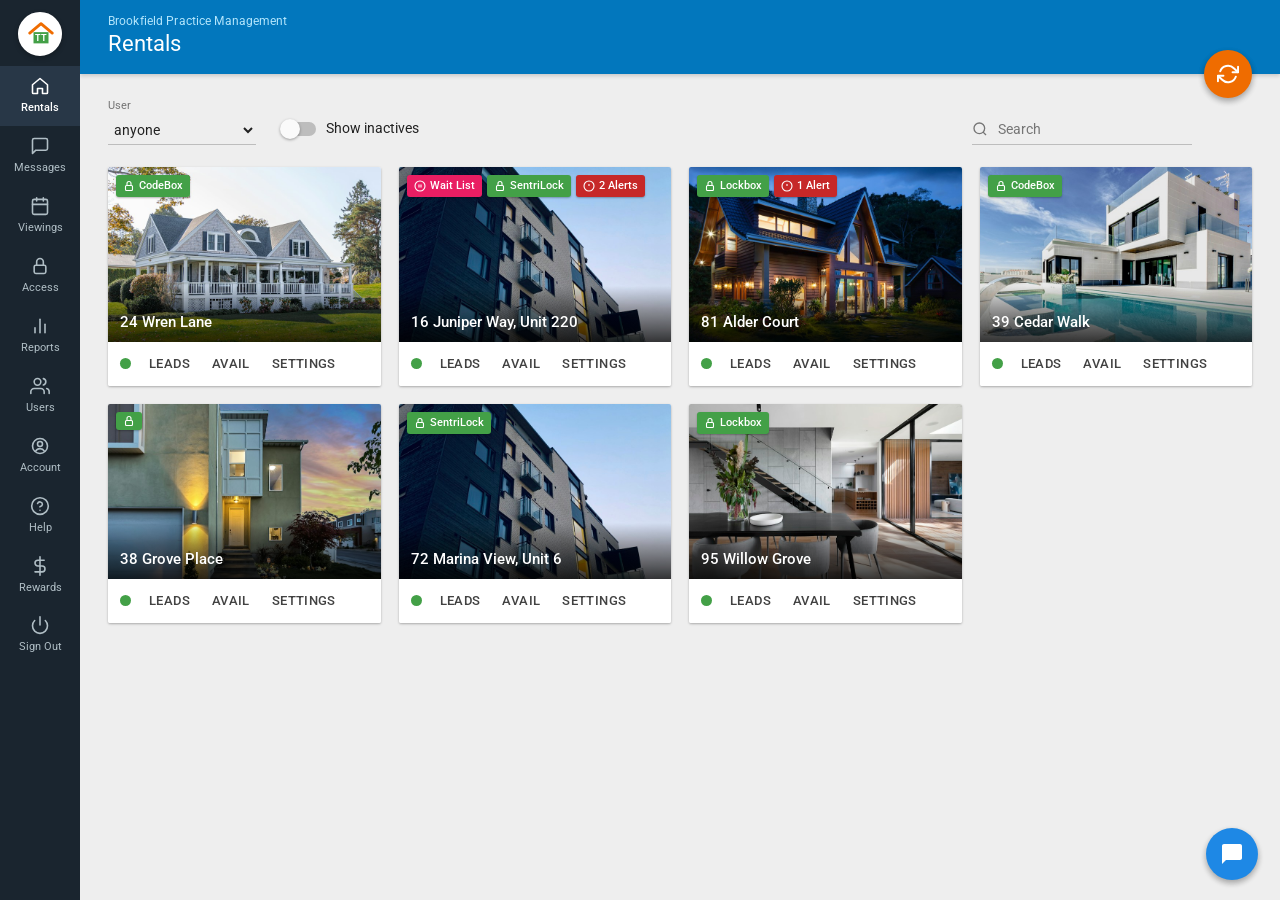
==== sandbox/index.html @ 476902d6 "Build the recorded practice workflows on the supplied HTML" ====
<!DOCTYPE html>
<html lang="en">
<head>
  <meta charset="UTF-8" />
  <meta name="viewport" content="width=device-width, initial-scale=1.0" />
  <title>Leasing Lab — Tenant Turner practice workspace</title>
  <meta name="robots" content="noindex, nofollow" />
  <link rel="stylesheet" href="replica.css?v=practice-workflow" />
</head>
<body>
  <div class="app-shell">
    <div id="sidebarBackdrop" class="sidebar-backdrop"></div>

    <!-- Fixed Dark Navy Sidebar (#1A252F) -->
    <aside id="sidebar" class="sidebar" aria-label="Tenant Turner Navigation">
      <div class="tt-logo-wrap">
        <button id="logoHomeBtn" class="tt-logo" type="button" title="Tenant Turner — Rentals">
          <svg width="30" height="30" viewBox="0 0 32 32" fill="none">
            <path d="M4 15L16 5L28 15" stroke="#EF6C00" stroke-width="3" stroke-linecap="round" stroke-linejoin="round"/>
            <path d="M8 14V26H24V14" fill="#43A047"/>
            <text x="16" y="23.5" text-anchor="middle" fill="#FFFFFF" font-family="Roboto, sans-serif" font-weight="700" font-size="10">TT</text>
          </svg>
        </button>
      </div>
      <nav id="navStack" class="nav-stack"></nav>
    </aside>

    <!-- Main Workspace -->
    <div class="main-col">
      <header id="topHeader" class="top-header"></header>
      <aside id="practice-guide" class="practice-guide" aria-label="Practice tutorial" hidden></aside>
      <main id="canvas" class="canvas"></main>
    </div>
  </div>

  <!-- Bottom-Right Intercom-Style Chat Widget -->
  <button id="chatFab" class="chat-fab" type="button" aria-label="Practice helper chat">
    <svg width="24" height="24" viewBox="0 0 24 24" fill="currentColor">
      <path d="M20 2H4c-1.1 0-2 .9-2 2v18l4-4h14c1.1 0 2-.9 2-2V4c0-1.1-.9-2-2-2z"/>
    </svg>
  </button>

  <div id="chatPopover" class="chat-popover" role="dialog" aria-label="Practice Support">
    <div class="chat-pop-head">
      <span>Leasing Lab Practice</span>
      <button id="closeChatBtn" type="button" style="border:0;background:transparent;color:#fff;font-size:18px;cursor:pointer;">×</button>
    </div>
    <div class="chat-pop-body">
      <div>Practice the recorded leasing workflow with fictional records.</div>
      <div id="practice-support-thread" class="practice-support-thread" aria-live="polite"></div>
      <form id="practice-support"><label class="mat-field"><span class="mat-label">Practice support message</span><input id="practice-support-message" class="mat-input" required></label><button class="btn-blue" type="submit">Send practice message</button></form>
      <button id="practiceGuideBtn" class="btn-blue" type="button">Tutorial</button>
      <button id="resetDataBtn" class="btn-blue" type="button">Reset Practice Data</button>
    </div>
  </div>


  <!-- Reusable Modal for Device Codes / Add Device / Schedule Showing -->
  <div id="ttModal" class="modal-backdrop" role="dialog" aria-modal="true" aria-hidden="true">
    <div class="modal-box">
      <div class="modal-head">
        <span id="ttModalTitle">Details</span>
        <button id="ttModalClose" type="button" style="border:0;background:transparent;color:#fff;font-size:20px;cursor:pointer;">×</button>
      </div>
      <div id="ttModalBody" class="modal-body"></div>
      <div id="ttModalFoot" class="modal-foot"></div>
    </div>
  </div>

  <div id="toast" class="toast" role="status" aria-live="polite"></div>

  <script src="data.js?v=practice-workflow"></script>
  <script src="scheduling.js?v=practice-workflow"></script>
  <script src="exports.js?v=practice-workflow"></script>
  <script src="replica-booking.js?v=practice-workflow"></script>
  <script src="replica-workflows.js?v=practice-workflow"></script>
  <script src="replica.js?v=practice-workflow"></script>
</body>
</html>
---- sandbox/replica.css ----
@font-face { font-family:Roboto; src:url('assets/fonts/roboto.woff2') format('woff2'); font-display:swap; font-weight:400 700; }
:root {
      --sidebar-bg: #1A252F;
      --sidebar-active: #283747;
      --sidebar-hover: #22303D;
      --sidebar-w: 80px;
      --blue: #0277BD;
      --blue-accent: #1E88E5;
      --blue-light: #B3E5FC;
      --canvas: #EEEEEE;
      --paper: #FFFFFF;
      --ink: #212121;
      --muted: #616161;
      --subtle: #757575;
      --line: #E0E0E0;
      --imported-bg: #F5F5F5;
      --orange: #EF6C00;
      --orange-dark: #E65100;
      --green: #43A047;
      --help-green: #66BB6A;
      --waitlist: #E91E63;
      --alert-red: #C62828;
      --shadow-1: 0 1px 3px rgba(0,0,0,0.12), 0 1px 2px rgba(0,0,0,0.18);
      --shadow-2: 0 3px 6px rgba(0,0,0,0.16), 0 3px 6px rgba(0,0,0,0.20);
    }

    * { box-sizing: border-box; }

    html, body {
      margin: 0;
      padding: 0;
      background: var(--canvas);
      color: var(--ink);
      font: 14px/1.45 "Roboto", -apple-system, BlinkMacSystemFont, sans-serif;
      min-height: 100vh;
    }

    button, input, select, textarea {
      font: inherit;
      color: inherit;
    }

    .app-shell {
      display: flex;
      min-height: 100vh;
      width: 100%;
    }

    /* Fixed Narrow Left Sidebar (#1A252F) */
    .sidebar {
      width: var(--sidebar-w);
      flex: 0 0 var(--sidebar-w);
      background: var(--sidebar-bg);
      color: #CFD8DC;
      display: flex;
      flex-direction: column;
      align-items: center;
      position: fixed;
      top: 0;
      left: 0;
      bottom: 0;
      z-index: 50;
      overflow-y: auto;
      padding-bottom: 12px;
      transition: transform 0.2s ease;
    }

    .tt-logo-wrap {
      padding: 12px 0 10px;
      display: flex;
      justify-content: center;
      width: 100%;
    }

    .tt-logo {
      width: 44px;
      height: 44px;
      border-radius: 50%;
      background: #FFFFFF;
      border: 2px solid #FFFFFF;
      display: grid;
      place-items: center;
      box-shadow: 0 2px 5px rgba(0,0,0,0.28);
      cursor: pointer;
    }

    .nav-stack {
      width: 100%;
      display: flex;
      flex-direction: column;
    }

    .nav-item {
      width: 100%;
      border: 0;
      background: transparent;
      color: #B0BEC5;
      padding: 10px 4px;
      display: flex;
      flex-direction: column;
      align-items: center;
      justify-content: center;
      gap: 4px;
      cursor: pointer;
      font-size: 11px;
      font-weight: 400;
      transition: background 0.15s ease, color 0.15s ease;
    }

    .nav-item:hover {
      background: var(--sidebar-hover);
      color: #FFFFFF;
    }

    .nav-item.active {
      background: var(--sidebar-active);
      color: #FFFFFF;
      font-weight: 500;
    }

    .nav-item svg {
      width: 20px;
      height: 20px;
      stroke: currentColor;
      fill: none;
      stroke-width: 1.9;
    }

    /* Main Column right of sidebar */
    .main-col {
      flex: 1;
      margin-left: var(--sidebar-w);
      min-width: 0;
      display: flex;
      flex-direction: column;
      min-height: 100vh;
    }

    /* Bright Blue Top Header Bar */
    .top-header {
      background: var(--blue);
      color: #FFFFFF;
      position: relative;
      box-shadow: 0 2px 4px rgba(0,0,0,0.16);
      z-index: 30;
    }

    .top-header-inner {
      padding: 14px 28px 16px;
      display: flex;
      align-items: center;
      gap: 14px;
    }

    .mobile-menu-btn {
      display: none;
      border: 0;
      background: rgba(255,255,255,0.14);
      color: #fff;
      width: 36px;
      height: 36px;
      border-radius: 4px;
      align-items: center;
      justify-content: center;
      cursor: pointer;
    }

    .back-arrow-btn {
      border: 0;
      background: transparent;
      color: #FFFFFF;
      width: 36px;
      height: 36px;
      border-radius: 50%;
      display: grid;
      place-items: center;
      cursor: pointer;
      margin-left: -8px;
      transition: background 0.15s ease;
    }

    .back-arrow-btn:hover {
      background: rgba(255,255,255,0.16);
    }

    .company-name {
      font-size: 12px;
      color: var(--blue-light);
      letter-spacing: 0.01em;
      line-height: 1.2;
    }

    .page-title {
      font-size: 22px;
      font-weight: 400;
      color: #FFFFFF;
      margin: 2px 0 0;
      line-height: 1.25;
    }

    /* Orange Floating Sync Button overlapping bottom-right of blue header */
    .sync-fab {
      position: absolute;
      right: 28px;
      bottom: -24px;
      width: 48px;
      height: 48px;
      border-radius: 50%;
      border: 0;
      background: var(--orange);
      color: #FFFFFF;
      display: grid;
      place-items: center;
      cursor: pointer;
      box-shadow: var(--shadow-2);
      z-index: 35;
      transition: background 0.15s ease, transform 0.15s ease;
    }

    .sync-fab:hover {
      background: var(--orange-dark);
      transform: scale(1.05);
    }

    .sync-fab.spinning svg {
      animation: spin 0.7s linear infinite;
    }

    @keyframes spin {
      from { transform: rotate(0deg); }
      to { transform: rotate(360deg); }
    }

    /* Horizontal Uppercase Tabs inside bottom of blue header (Settings view) */
    .header-tabs {
      display: flex;
      padding: 0 28px;
      gap: 4px;
      overflow-x: auto;
    }

    .header-tab {
      border: 0;
      background: transparent;
      color: rgba(255,255,255,0.72);
      text-transform: uppercase;
      font-size: 13px;
      font-weight: 500;
      letter-spacing: 0.04em;
      padding: 12px 20px 10px;
      border-bottom: 3px solid transparent;
      cursor: pointer;
      white-space: nowrap;
      transition: color 0.15s ease, border-color 0.15s ease;
    }

    .header-tab:hover {
      color: #FFFFFF;
    }

    .header-tab.active {
      color: #FFFFFF;
      border-bottom-color: #FFFFFF;
    }

    /* Content Canvas */
    .canvas {
      flex: 1;
      padding: 24px 28px 80px;
    }

    /* Rentals Filter Bar (Material underlined inputs on #EEEEEE canvas) */
    .filter-bar {
      display: flex;
      flex-wrap: wrap;
      align-items: flex-end;
      justify-content: space-between;
      gap: 18px;
      margin-bottom: 22px;
      padding-right: 60px;
    }

    .filter-left {
      display: flex;
      flex-wrap: wrap;
      align-items: flex-end;
      gap: 26px;
    }

    .mat-field {
      display: flex;
      flex-direction: column;
      min-width: 148px;
    }

    .mat-label {
      font-size: 11px;
      color: var(--subtle);
      margin-bottom: 2px;
    }

    .mat-select, .mat-input, .mat-textarea {
      border: 0;
      border-bottom: 1px solid #BDBDBD;
      background: transparent;
      padding: 5px 2px;
      font-size: 14px;
      color: var(--ink);
      outline: none;
      transition: border-color 0.15s ease;
    }

    .mat-select:focus, .mat-input:focus, .mat-textarea:focus {
      border-bottom: 2px solid var(--blue-accent);
      padding-bottom: 4px;
    }

    .mat-textarea {
      resize: vertical;
      min-height: 64px;
      width: 100%;
    }

    /* Material Toggle Switch */
    .mat-switch {
      display: inline-flex;
      align-items: center;
      gap: 10px;
      cursor: pointer;
      user-select: none;
      font-size: 13.5px;
      color: var(--ink);
    }

    .mat-switch input {
      position: absolute;
      opacity: 0;
      width: 0;
      height: 0;
    }

    .switch-track {
      width: 34px;
      height: 14px;
      border-radius: 999px;
      background: #BDBDBD;
      position: relative;
      transition: background 0.18s ease;
      flex-shrink: 0;
    }

    .switch-track::after {
      content: "";
      position: absolute;
      width: 20px;
      height: 20px;
      border-radius: 50%;
      background: #FAFAFA;
      top: -3px;
      left: -2px;
      box-shadow: 0 1px 3px rgba(0,0,0,0.35);
      transition: transform 0.18s ease, background 0.18s ease;
    }

    .mat-switch input:checked + .switch-track {
      background: rgba(30, 136, 229, 0.5);
    }

    .mat-switch input:checked + .switch-track::after {
      transform: translateX(18px);
      background: var(--blue-accent);
    }

    .search-box {
      display: flex;
      align-items: center;
      gap: 8px;
      border-bottom: 1px solid #BDBDBD;
      padding-bottom: 4px;
      min-width: 220px;
    }

    .search-box:focus-within {
      border-bottom: 2px solid var(--blue-accent);
      padding-bottom: 3px;
    }

    .search-box input {
      border: 0;
      background: transparent;
      outline: none;
      width: 100%;
      font-size: 14px;
    }

    /* 4-Column Rental Property Card Grid (0000-rentals.jpg) */
    .rentals-grid {
      display: grid;
      grid-template-columns: repeat(4, minmax(0, 1fr));
      gap: 18px;
    }

    .prop-card {
      background: var(--paper);
      border-radius: 2px;
      box-shadow: var(--shadow-1);
      overflow: hidden;
      display: flex;
      flex-direction: column;
      transition: box-shadow 0.15s ease;
    }

    .prop-card:hover {
      box-shadow: var(--shadow-2);
    }

    .prop-card.inactive-card {
      opacity: 0.78;
    }

    .prop-photo-wrap {
      position: relative;
      height: 175px;
      background: #CFD8DC;
      overflow: hidden;
      cursor: pointer;
    }

    .prop-photo-wrap img {
      width: 100%;
      height: 100%;
      object-fit: cover;
      display: block;
    }

    .prop-badges {
      position: absolute;
      top: 8px;
      left: 8px;
      right: 8px;
      display: flex;
      flex-wrap: wrap;
      gap: 5px;
      z-index: 3;
    }

    .tt-badge {
      display: inline-flex;
      align-items: center;
      gap: 4px;
      padding: 3px 7px;
      border-radius: 3px;
      font-size: 11px;
      font-weight: 500;
      color: #FFFFFF;
      box-shadow: 0 1px 2px rgba(0,0,0,0.28);
    }

    .tt-badge svg {
      width: 12px;
      height: 12px;
      flex-shrink: 0;
    }

    .badge-waitlist { background: var(--waitlist); }
    .badge-device { background: var(--green); }
    .badge-alert { background: var(--alert-red); }

    .prop-scrim {
      position: absolute;
      left: 0;
      right: 0;
      bottom: 0;
      padding: 28px 12px 10px;
      background: linear-gradient(to top, rgba(0,0,0,0.78) 0%, rgba(0,0,0,0.35) 60%, rgba(0,0,0,0) 100%);
      color: #FFFFFF;
      font-size: 14.5px;
      font-weight: 500;
      line-height: 1.25;
      z-index: 2;
    }

    .prop-footer {
      height: 44px;
      padding: 0 12px;
      background: #FFFFFF;
      display: flex;
      align-items: center;
      gap: 14px;
    }

    .status-dot {
      width: 11px;
      height: 11px;
      border-radius: 50%;
      background: var(--green);
      flex-shrink: 0;
    }

    .status-dot.off {
      background: #9E9E9E;
    }

    .card-link-btn {
      border: 0;
      background: transparent;
      color: #424242;
      text-transform: uppercase;
      font-size: 12.5px;
      font-weight: 500;
      letter-spacing: 0.03em;
      padding: 6px 4px;
      cursor: pointer;
    }

    .card-link-btn:hover {
      color: var(--blue);
    }

    /* Rental Settings Two-Column Layout (0125 - 0314) */
    .settings-layout {
      display: grid;
      grid-template-columns: 185px minmax(0, 1fr);
      gap: 24px;
      max-width: 1080px;
      align-items: start;
    }

    .subnav-sticky {
      position: sticky;
      top: 18px;
      display: flex;
      flex-direction: column;
    }

    .subnav-link {
      border: 0;
      background: transparent;
      text-align: left;
      padding: 11px 12px;
      font-size: 13.5px;
      color: var(--blue);
      border-bottom: 1px solid #DCDCDC;
      cursor: pointer;
      transition: background 0.15s ease;
    }

    .subnav-link:last-child {
      border-bottom: 0;
    }

    .subnav-link:hover {
      background: rgba(2, 119, 189, 0.06);
    }

    .subnav-link.active {
      background: #E0E0E0;
      color: #01579B;
      font-weight: 500;
      border-radius: 3px;
    }

    .settings-stack {
      display: flex;
      flex-direction: column;
      gap: 20px;
    }

    .mat-card {
      background: var(--paper);
      border-radius: 2px;
      box-shadow: var(--shadow-1);
      padding: 20px 24px;
    }

    .mat-card-title {
      font-size: 18px;
      font-weight: 400;
      color: var(--ink);
      margin: 0 0 16px;
    }

    .sub-heading {
      font-size: 13px;
      font-weight: 500;
      color: var(--muted);
      text-transform: uppercase;
      letter-spacing: 0.04em;
      margin: 20px 0 12px;
      padding-top: 14px;
      border-top: 1px solid #EEEEEE;
    }

    .sub-heading.first {
      margin-top: 4px;
      padding-top: 0;
      border-top: 0;
    }

    .grid-2 {
      display: grid;
      grid-template-columns: repeat(2, minmax(0, 1fr));
      gap: 16px 24px;
    }

    .grid-3 {
      display: grid;
      grid-template-columns: repeat(3, minmax(0, 1fr));
      gap: 14px 20px;
    }

    .grid-4 {
      display: grid;
      grid-template-columns: repeat(4, minmax(0, 1fr));
      gap: 10px;
    }

    .imported-box {
      background: var(--imported-bg);
      border: 1px solid #E5E5E5;
      border-radius: 2px;
      padding: 7px 10px;
    }

    .imported-head {
      display: flex;
      justify-content: space-between;
      align-items: center;
      font-size: 11px;
      color: var(--subtle);
      margin-bottom: 2px;
    }

    .imported-tag {
      font-size: 10px;
      text-transform: uppercase;
      letter-spacing: 0.04em;
      color: #9E9E9E;
    }

    .imported-val {
      font-size: 14px;
      color: #616161;
    }

    /* Green circular ? help icon */
    .help-q {
      display: inline-grid;
      place-items: center;
      width: 16px;
      height: 16px;
      border-radius: 50%;
      background: var(--help-green);
      color: #FFFFFF;
      font-size: 11px;
      font-weight: 700;
      cursor: help;
      flex-shrink: 0;
    }

    .row-inline {
      display: flex;
      align-items: center;
      gap: 8px;
      flex-wrap: wrap;
    }

    /* Accordion rows inside Marketing */
    .accordion-row {
      border-top: 1px solid #EEEEEE;
      padding: 12px 2px;
    }

    .accordion-btn {
      width: 100%;
      border: 0;
      background: transparent;
      display: flex;
      justify-content: space-between;
      align-items: center;
      cursor: pointer;
      font-size: 14px;
      font-weight: 500;
      color: var(--ink);
      padding: 2px 0;
    }

    .accordion-body {
      padding: 10px 0 4px;
      color: var(--muted);
      font-size: 13.5px;
      display: none;
    }

    .accordion-row.open .accordion-body {
      display: block;
    }

    /* Vertical Blue Left Border Expandable Panels (Qualifying, Custom Questions, Viewing) */
    .blue-subpanel {
      margin: 10px 0 12px 16px;
      padding: 10px 0 10px 18px;
      border-left: 3px solid var(--blue-accent);
      display: flex;
      flex-direction: column;
      gap: 12px;
    }

    .inline-num {
      width: 48px;
      border: 0;
      border-bottom: 1px solid #9E9E9E;
      text-align: center;
      background: transparent;
      padding: 2px;
      font-weight: 500;
      outline: none;
    }

    .inline-num:focus {
      border-bottom: 2px solid var(--blue-accent);
    }

    .toggle-list {
      display: flex;
      flex-direction: column;
      gap: 14px;
    }

    .photo-thumb-item {
      height: 82px;
      border-radius: 2px;
      overflow: hidden;
      border: 1px solid var(--line);
    }

    .photo-thumb-item img {
      width: 100%;
      height: 100%;
      object-fit: cover;
      display: block;
    }

    .char-counter {
      font-size: 11.5px;
      color: var(--subtle);
      text-align: right;
      margin-top: 3px;
    }

    .btn-blue {
      border: 0;
      background: var(--blue);
      color: #FFFFFF;
      padding: 8px 16px;
      border-radius: 2px;
      font-size: 13px;
      font-weight: 500;
      text-transform: uppercase;
      letter-spacing: 0.04em;
      cursor: pointer;
      box-shadow: var(--shadow-1);
    }

    .btn-blue:hover {
      background: #01579B;
    }

    .btn-flat {
      border: 0;
      background: transparent;
      color: var(--blue);
      padding: 8px 12px;
      font-size: 13px;
      font-weight: 500;
      text-transform: uppercase;
      cursor: pointer;
    }

    /* Bottom-right Intercom-style Chat Widget */
    .chat-fab {
      position: fixed;
      right: 22px;
      bottom: 20px;
      width: 52px;
      height: 52px;
      border-radius: 50%;
      border: 0;
      background: var(--blue-accent);
      color: #FFFFFF;
      display: grid;
      place-items: center;
      cursor: pointer;
      box-shadow: var(--shadow-2);
      z-index: 45;
    }

    .chat-popover {
      position: fixed;
      right: 22px;
      bottom: 82px;
      width: 290px;
      background: #FFFFFF;
      border-radius: 6px;
      box-shadow: 0 8px 28px rgba(0,0,0,0.22);
      overflow: hidden;
      z-index: 46;
      display: none;
    }

    .chat-popover.open {
      display: block;
    }

    .chat-pop-head {
      background: var(--blue);
      color: #FFFFFF;
      padding: 14px 16px;
      font-weight: 500;
      display: flex;
      justify-content: space-between;
      align-items: center;
    }

    .chat-pop-body {
      padding: 14px 16px;
      font-size: 13px;
      color: var(--muted);
      display: flex;
      flex-direction: column;
      gap: 10px;
    }

    /* Data Table for Leads/Other tabs */
    .tt-table {
      width: 100%;
      border-collapse: collapse;
      font-size: 13.5px;
    }

    .tt-table th, .tt-table td {
      text-align: left;
      padding: 10px 12px;
      border-bottom: 1px solid #EEEEEE;
    }

    .tt-table th {
      color: var(--subtle);
      font-weight: 500;
      font-size: 12px;
    }

    /* Toast */
    .toast {
      position: fixed;
      left: 50%;
      bottom: 24px;
      transform: translateX(-50%) translateY(16px);
      background: #323232;
      color: #FFFFFF;
      padding: 10px 18px;
      border-radius: 3px;
      font-size: 13.5px;
      opacity: 0;
      pointer-events: none;
      transition: all 0.2s ease;
      z-index: 70;
    }

    .toast.show {
      opacity: 1;
      transform: translateX(-50%) translateY(0);
    }

    .sidebar-backdrop {
      display: none;
      position: fixed;
      inset: 0;
      background: rgba(0,0,0,0.4);
      z-index: 48;
    }

    @media (max-width: 1120px) {
      .rentals-grid { grid-template-columns: repeat(3, minmax(0, 1fr)); }
    }

    @media (max-width: 860px) {
      .rentals-grid { grid-template-columns: repeat(2, minmax(0, 1fr)); }
      .settings-layout { grid-template-columns: 1fr; }
      .subnav-sticky {
        position: static;
        flex-direction: row;
        flex-wrap: wrap;
        gap: 6px;
      }
      .subnav-link { border-bottom: 0; padding: 7px 10px; }
      .grid-3 { grid-template-columns: repeat(2, minmax(0, 1fr)); }
    }

    @media (max-width: 640px) {
      .sidebar { transform: translateX(-100%); }
      .sidebar.open { transform: translateX(0); }
      .sidebar-backdrop.open { display: block; }
      .main-col { margin-left: 0; }
      .mobile-menu-btn { display: inline-flex; }
      .rentals-grid { grid-template-columns: 1fr; }
      .grid-2, .grid-3 { grid-template-columns: 1fr; }
      .canvas { padding: 18px 14px 80px; }
      .filter-bar { padding-right: 0; }
    }

    /* Step 3: Showings, Device Assignment & Availability Styles */
    .pill {
      display: inline-flex;
      align-items: center;
      gap: 4px;
      padding: 3px 9px;
      border-radius: 12px;
      font-size: 11.5px;
      font-weight: 500;
    }
    .pill-green { background: #E8F5E9; color: #2E7D32; }
    .pill-blue { background: #E1F5FE; color: #0277BD; }
    .pill-orange { background: #FFF3E0; color: #E65100; }
    .pill-gray { background: #EEEEEE; color: #616161; }
    .pill-red { background: #FFEBEE; color: #C62828; }

    .btn-outline {
      border: 1px solid var(--blue);
      background: #FFFFFF;
      color: var(--blue);
      padding: 6px 13px;
      border-radius: 2px;
      font-size: 12.5px;
      font-weight: 500;
      text-transform: uppercase;
      letter-spacing: 0.03em;
      cursor: pointer;
    }
    .btn-outline:hover { background: rgba(2, 119, 189, 0.06); }

    .btn-sm {
      padding: 5px 10px;
      font-size: 12px;
    }

    .btn-danger-flat {
      border: 0;
      background: transparent;
      color: var(--alert-red);
      padding: 5px 8px;
      font-size: 12px;
      font-weight: 500;
      cursor: pointer;
    }
    .btn-danger-flat:hover { background: #FFEBEE; border-radius: 2px; }

    .sched-day-row {
      display: grid;
      grid-template-columns: 145px minmax(0, 1fr);
      gap: 14px;
      align-items: start;
      padding: 12px 0;
      border-bottom: 1px solid #EEEEEE;
    }
    .sched-day-row:last-child { border-bottom: 0; }

    .sched-blocks {
      display: flex;
      flex-direction: column;
      gap: 8px;
    }

    .sched-block-line {
      display: flex;
      align-items: center;
      gap: 10px;
      flex-wrap: wrap;
    }

    .time-select {
      border: 0;
      border-bottom: 1px solid #BDBDBD;
      background: transparent;
      padding: 4px 2px;
      font-size: 13.5px;
      color: var(--ink);
      min-width: 104px;
      outline: none;
    }
    .time-select:focus {
      border-bottom: 2px solid var(--blue-accent);
    }

    .icon-x-btn {
      border: 0;
      background: transparent;
      color: #757575;
      width: 26px;
      height: 26px;
      border-radius: 50%;
      cursor: pointer;
      display: inline-grid;
      place-items: center;
      font-size: 16px;
    }
    .icon-x-btn:hover { background: #EEEEEE; color: var(--alert-red); }

    .preset-bar {
      display: flex;
      flex-wrap: wrap;
      gap: 8px;
      margin-bottom: 14px;
    }

    /* Weekly Calendar Grid (0648-rental-availability.jpg) */
    .cal-toolbar {
      display: flex;
      flex-wrap: wrap;
      align-items: center;
      justify-content: space-between;
      gap: 12px;
      margin-bottom: 14px;
    }
    .cal-legend {
      display: flex;
      flex-wrap: wrap;
      gap: 14px;
      font-size: 12px;
      color: var(--muted);
    }
    .cal-legend-dot {
      display: inline-block;
      width: 10px;
      height: 10px;
      border-radius: 2px;
      margin-right: 5px;
      vertical-align: middle;
    }

    .week-grid {
      display: grid;
      grid-template-columns: repeat(7, minmax(0, 1fr));
      border: 1px solid var(--line);
      border-radius: 2px;
      overflow: hidden;
      background: #FFFFFF;
    }

    .week-col {
      border-right: 1px solid #EEEEEE;
      min-height: 210px;
      display: flex;
      flex-direction: column;
    }
    .week-col:last-child { border-right: 0; }

    .week-col-head {
      padding: 9px 8px;
      background: #FAFAFA;
      border-bottom: 1px solid #EEEEEE;
      text-align: center;
    }
    .week-col-head.is-today {
      background: #E1F5FE;
      color: #01579B;
    }
    .week-col-dow {
      font-size: 11px;
      text-transform: uppercase;
      letter-spacing: 0.04em;
      color: var(--subtle);
    }
    .week-col-date {
      font-size: 14px;
      font-weight: 500;
      margin-top: 2px;
    }

    .week-col-body {
      padding: 8px 6px;
      display: flex;
      flex-direction: column;
      gap: 6px;
      flex: 1;
    }

    .cal-slot {
      padding: 5px 6px;
      border-radius: 2px;
      font-size: 11.5px;
      line-height: 1.3;
      border-left: 3px solid transparent;
    }
    .cal-slot-self {
      background: #E8F5E9;
      border-left-color: var(--green);
      color: #1B5E20;
    }
    .cal-slot-inperson {
      background: #E1F5FE;
      border-left-color: var(--blue-accent);
      color: #01579B;
    }
    .cal-slot-booked {
      background: #FFF3E0;
      border-left-color: var(--orange);
      color: #BF360C;
      cursor: pointer;
    }
    .cal-slot-blocked {
      background: #FFEBEE;
      border-left-color: var(--alert-red);
      color: #B71C1C;
    }
    .cal-slot-empty {
      font-size: 11.5px;
      color: #9E9E9E;
      text-align: center;
      margin-top: 18px;
    }

    .mode-radio-row {
      display: flex;
      flex-wrap: wrap;
      gap: 16px;
      margin: 8px 0 4px;
    }
    .mode-radio-card {
      flex: 1 1 260px;
      border: 1px solid var(--line);
      border-radius: 3px;
      padding: 12px 14px;
      cursor: pointer;
      display: flex;
      align-items: flex-start;
      gap: 10px;
      transition: border-color 0.15s ease, background 0.15s ease;
    }
    .mode-radio-card.selected {
      border-color: var(--blue-accent);
      background: #F3FAFE;
    }

    .modal-backdrop {
      position: fixed;
      inset: 0;
      background: rgba(0,0,0,0.45);
      display: none;
      align-items: center;
      justify-content: center;
      z-index: 65;
      padding: 16px;
    }
    .modal-backdrop.open { display: flex; }
    .modal-box {
      background: #FFFFFF;
      border-radius: 3px;
      box-shadow: 0 10px 32px rgba(0,0,0,0.28);
      width: 100%;
      max-width: 480px;
      overflow: hidden;
    }
    .modal-head {
      background: var(--blue);
      color: #FFFFFF;
      padding: 14px 18px;
      display: flex;
      justify-content: space-between;
      align-items: center;
      font-size: 16px;
      font-weight: 500;
    }
    .modal-body {
      padding: 18px;
      display: flex;
      flex-direction: column;
      gap: 14px;
    }
    .modal-foot {
      padding: 10px 18px 14px;
      display: flex;
      justify-content: flex-end;
      gap: 10px;
      border-top: 1px solid #EEEEEE;
    }

    .code-box-grid {
      display: grid;
      grid-template-columns: repeat(3, minmax(0, 1fr));
      gap: 10px;
    }
    .code-tile {
      background: #F5F5F5;
      border: 1px solid #E0E0E0;
      border-radius: 2px;
      padding: 8px 10px;
      text-align: center;
    }
    .code-tile-lbl { font-size: 11px; color: var(--subtle); }
    .code-tile-val { font-size: 16px; font-weight: 700; letter-spacing: 0.08em; margin-top: 2px; color: var(--ink); }

    @media (max-width: 960px) {
      .week-grid { grid-template-columns: repeat(2, minmax(0, 1fr)); }
      .week-col { min-height: 150px; border-bottom: 1px solid #EEEEEE; }
    }
    @media (max-width: 640px) {
      .sched-day-row { grid-template-columns: 1fr; gap: 8px; }
      .week-grid { grid-template-columns: 1fr; }
      .code-box-grid { grid-template-columns: 1fr; }
    }


    /* Step 4: Leads, Owner Report, Messages & Reports Styles */
    .btn-orange {
      background: #F57C00;
      color: #fff;
      border: none;
      border-radius: 3px;
      padding: 8px 16px;
      font-size: 13px;
      font-weight: 600;
      letter-spacing: 0.3px;
      cursor: pointer;
      display: inline-flex;
      align-items: center;
      gap: 6px;
      box-shadow: 0 2px 4px rgba(0,0,0,0.16);
      transition: background 0.15s, transform 0.1s;
    }
    .btn-orange:hover { background: #E65100; }
    .btn-orange:active { transform: translateY(1px); }

    .btn-outline {
      background: #fff;
      color: #0277BD;
      border: 1px solid #0277BD;
      border-radius: 3px;
      padding: 7px 13px;
      font-size: 12.5px;
      font-weight: 600;
      cursor: pointer;
      display: inline-flex;
      align-items: center;
      gap: 6px;
      transition: background 0.15s;
    }
    .btn-outline:hover { background: #E1F5FE; }

    .btn-ghost {
      background: transparent;
      color: #455A64;
      border: 1px solid #CFD8DC;
      border-radius: 3px;
      padding: 6px 11px;
      font-size: 12px;
      font-weight: 500;
      cursor: pointer;
      transition: background 0.15s;
    }
    .btn-ghost:hover { background: #ECEFF1; }

    .kpi-strip {
      display: grid;
      grid-template-columns: repeat(4, minmax(0, 1fr));
      gap: 14px;
      margin-bottom: 18px;
    }
    .kpi-tile {
      background: #fff;
      border: 1px solid #E0E4E8;
      border-radius: 4px;
      padding: 14px 16px;
      box-shadow: 0 1px 3px rgba(0,0,0,0.06);
    }
    .kpi-tile-label {
      font-size: 11.5px;
      text-transform: uppercase;
      letter-spacing: 0.4px;
      color: #607D8B;
      font-weight: 600;
    }
    .kpi-tile-value {
      font-size: 24px;
      font-weight: 700;
      color: #263238;
      margin-top: 4px;
      line-height: 1.15;
    }
    .kpi-tile-sub {
      font-size: 11.5px;
      color: #78909C;
      margin-top: 4px;
    }

    .leads-toolbar {
      display: flex;
      flex-wrap: wrap;
      align-items: flex-end;
      gap: 14px;
      background: #fff;
      border: 1px solid #E0E4E8;
      border-radius: 4px;
      padding: 14px 18px;
      margin-bottom: 16px;
      box-shadow: 0 1px 3px rgba(0,0,0,0.06);
    }
    .leads-toolbar .field-group {
      display: flex;
      flex-direction: column;
      gap: 4px;
      min-width: 150px;
    }
    .leads-toolbar label {
      font-size: 11px;
      font-weight: 600;
      color: #607D8B;
      text-transform: uppercase;
      letter-spacing: 0.3px;
    }
    .leads-toolbar-actions {
      margin-left: auto;
      display: flex;
      flex-wrap: wrap;
      gap: 8px;
      align-items: center;
    }

    .score-pill {
      display: inline-flex;
      align-items: center;
      justify-content: center;
      min-width: 44px;
      padding: 3px 8px;
      border-radius: 12px;
      font-size: 12px;
      font-weight: 700;
    }
    .score-high { background: #E8F5E9; color: #2E7D32; border: 1px solid #A5D6A7; }
    .score-low { background: #FFEBEE; color: #C62828; border: 1px solid #EF9A9A; }
    .score-none { background: #ECEFF1; color: #546E7A; border: 1px solid #CFD8DC; }

    .status-chip {
      display: inline-block;
      padding: 3px 9px;
      border-radius: 12px;
      font-size: 11.5px;
      font-weight: 600;
      white-space: nowrap;
    }
    .st-scheduled { background: #E3F2FD; color: #0277BD; }
    .st-prequalified { background: #E8F5E9; color: #2E7D32; }
    .st-viewed, .st-toured { background: #EDE7F6; color: #5E35B1; }
    .st-applied { background: #E0F2F1; color: #00695C; }
    .st-waitlist { background: #FCE4EC; color: #C2185B; }
    .st-disqualified { background: #FFEBEE; color: #C62828; }
    .st-unscored { background: #FFF8E1; color: #F57F17; }

    .type-badge {
      display: inline-block;
      font-size: 10.5px;
      font-weight: 600;
      padding: 1px 6px;
      border-radius: 3px;
      background: #ECEFF1;
      color: #455A64;
      margin-left: 6px;
      vertical-align: middle;
    }
    .type-badge.agent { background: #E1F5FE; color: #0277BD; }

    .table-scroll {
      width: 100%;
      overflow-x: auto;
    }
    .lead-row-clickable {
      cursor: pointer;
      transition: background 0.12s;
    }
    .lead-row-clickable:hover { background: #F5FAFD; }

    .qual-grid {
      display: grid;
      grid-template-columns: repeat(2, minmax(0, 1fr));
      gap: 10px;
      margin: 12px 0;
    }
    .qual-item {
      background: #F8FAFC;
      border: 1px solid #E2E8F0;
      border-radius: 4px;
      padding: 9px 12px;
      font-size: 12.5px;
    }
    .qual-item-label {
      font-size: 11px;
      color: #607D8B;
      text-transform: uppercase;
      font-weight: 600;
    }
    .qual-item-val {
      font-weight: 600;
      color: #263238;
      margin-top: 2px;
    }

    /* Owner Report */
    .owner-report-grid {
      display: grid;
      grid-template-columns: minmax(300px, 380px) minmax(0, 1fr);
      gap: 20px;
      align-items: start;
      max-width: 1160px;
    }
    .or-preview-card {
      background: #fff;
      border: 1px solid #D8DFE5;
      border-radius: 4px;
      box-shadow: 0 2px 6px rgba(0,0,0,0.08);
      overflow: hidden;
    }
    .or-preview-banner {
      background: #0277BD;
      color: #fff;
      padding: 16px 20px;
      display: flex;
      justify-content: space-between;
      align-items: center;
      gap: 12px;
    }
    .or-preview-body { padding: 20px; }
    .or-prop-head {
      display: flex;
      gap: 16px;
      align-items: center;
      padding-bottom: 16px;
      border-bottom: 1px solid #ECEFF1;
      margin-bottom: 16px;
    }
    .or-prop-thumb {
      width: 110px;
      height: 76px;
      object-fit: cover;
      border-radius: 4px;
      border: 1px solid #CFD8DC;
      flex-shrink: 0;
    }
    .or-metrics-table {
      width: 100%;
      border-collapse: collapse;
      margin-bottom: 18px;
      font-size: 13.5px;
    }
    .or-metrics-table th, .or-metrics-table td {
      padding: 9px 12px;
      border-bottom: 1px solid #ECEFF1;
      text-align: left;
    }
    .or-metrics-table th {
      background: #F5F7F9;
      font-size: 11.5px;
      text-transform: uppercase;
      color: #546E7A;
      font-weight: 700;
    }
    .or-metrics-table td.num, .or-metrics-table th.num {
      text-align: right;
      font-variant-numeric: tabular-nums;
    }
    .fb-item {
      border: 1px solid #E0E4E8;
      border-radius: 4px;
      padding: 11px 14px;
      margin-bottom: 10px;
      background: #FAFAFA;
      transition: opacity 0.15s;
    }
    .fb-item.suppressed {
      opacity: 0.52;
      background: #F5F5F5;
      border-style: dashed;
    }
    .fb-head {
      display: flex;
      justify-content: space-between;
      align-items: center;
      gap: 10px;
      margin-bottom: 5px;
      font-size: 12px;
      color: #607D8B;
    }

    /* Messages Two-Pane Inbox */
    .messages-shell {
      display: grid;
      grid-template-columns: 330px minmax(0, 1fr);
      background: #fff;
      border: 1px solid #DDE3E8;
      border-radius: 4px;
      box-shadow: 0 1px 4px rgba(0,0,0,0.07);
      min-height: 600px;
      max-width: 1180px;
      overflow: hidden;
    }
    .msg-list-pane {
      border-right: 1px solid #E0E4E8;
      display: flex;
      flex-direction: column;
      background: #FAFBFD;
    }
    .msg-list-top {
      padding: 12px 14px;
      border-bottom: 1px solid #E0E4E8;
      background: #fff;
    }
    .msg-filter-pills {
      display: flex;
      flex-wrap: wrap;
      gap: 6px;
      margin-top: 10px;
    }
    .pill-btn {
      border: 1px solid #CFD8DC;
      background: #fff;
      color: #455A64;
      border-radius: 14px;
      padding: 4px 10px;
      font-size: 11.5px;
      font-weight: 600;
      cursor: pointer;
    }
    .pill-btn.active {
      background: #0277BD;
      border-color: #0277BD;
      color: #fff;
    }
    .msg-thread-list {
      overflow-y: auto;
      flex: 1;
      max-height: 540px;
    }
    .msg-thread-item {
      padding: 12px 14px;
      border-bottom: 1px solid #ECEFF1;
      cursor: pointer;
      transition: background 0.12s;
      display: block;
      width: 100%;
      text-align: left;
      background: transparent;
      border-left: 3px solid transparent;
      border-top: none;
      border-right: none;
    }
    .msg-thread-item:hover { background: #F1F6FA; }
    .msg-thread-item.active {
      background: #E1F5FE;
      border-left-color: #0277BD;
    }
    .msg-unread-dot {
      display: inline-block;
      width: 8px;
      height: 8px;
      border-radius: 50%;
      background: #F57C00;
      margin-right: 6px;
    }
    .msg-conv-pane {
      display: flex;
      flex-direction: column;
      background: #fff;
    }
    .msg-conv-header {
      padding: 14px 18px;
      border-bottom: 1px solid #E0E4E8;
      display: flex;
      justify-content: space-between;
      align-items: center;
      flex-wrap: wrap;
      gap: 10px;
      background: #FAFBFD;
    }
    .msg-conv-body {
      flex: 1;
      padding: 18px;
      overflow-y: auto;
      max-height: 410px;
      background: #F4F6F8;
      display: flex;
      flex-direction: column;
      gap: 10px;
    }
    .msg-bubble {
      max-width: 78%;
      padding: 10px 13px;
      border-radius: 8px;
      font-size: 13.5px;
      line-height: 1.45;
      box-shadow: 0 1px 2px rgba(0,0,0,0.06);
    }
    .msg-bubble.inbound {
      align-self: flex-start;
      background: #fff;
      border: 1px solid #DDE3E8;
      color: #263238;
    }
    .msg-bubble.outbound {
      align-self: flex-end;
      background: #0277BD;
      color: #fff;
    }
    .msg-bubble.auto {
      align-self: flex-end;
      background: #E8F5E9;
      border: 1px solid #C8E6C9;
      color: #1B5E20;
    }
    .msg-meta {
      font-size: 11px;
      opacity: 0.78;
      margin-top: 4px;
    }
    .msg-composer {
      padding: 12px 16px;
      border-top: 1px solid #E0E4E8;
      background: #fff;
    }
    .msg-templates {
      display: flex;
      flex-wrap: wrap;
      gap: 6px;
      margin-bottom: 8px;
    }
    .msg-tpl-chip {
      background: #ECEFF1;
      border: none;
      border-radius: 12px;
      padding: 4px 10px;
      font-size: 11.5px;
      color: #37474F;
      cursor: pointer;
    }
    .msg-tpl-chip:hover { background: #CFD8DC; }
    .msg-input-row {
      display: flex;
      gap: 8px;
      align-items: center;
    }

    /* Reports Dashboard */
    .reports-cat-grid {
      display: grid;
      grid-template-columns: repeat(2, minmax(0, 1fr));
      gap: 18px;
      max-width: 1120px;
    }
    .report-cat-card {
      background: #fff;
      border: 1px solid #DDE3E8;
      border-radius: 4px;
      padding: 18px 20px;
      box-shadow: 0 1px 3px rgba(0,0,0,0.06);
    }
    .report-cat-title {
      font-size: 13px;
      text-transform: uppercase;
      letter-spacing: 0.5px;
      color: #546E7A;
      font-weight: 700;
      margin: 0 0 12px;
      padding-bottom: 8px;
      border-bottom: 1px solid #ECEFF1;
    }
    .report-btn-list {
      display: flex;
      flex-direction: column;
      gap: 8px;
    }
    .report-link-btn {
      display: flex;
      justify-content: space-between;
      align-items: center;
      padding: 11px 14px;
      border: 1px solid #E0E4E8;
      border-radius: 4px;
      background: #FAFBFD;
      cursor: pointer;
      text-align: left;
      transition: background 0.14s, border-color 0.14s;
    }
    .report-link-btn:hover {
      background: #E1F5FE;
      border-color: #81D4FA;
    }
    .report-link-name {
      font-size: 13px;
      font-weight: 700;
      color: #0277BD;
      letter-spacing: 0.3px;
    }
    .report-link-desc {
      font-size: 12px;
      color: #607D8B;
      margin-top: 2px;
    }
    .bar-row {
      display: grid;
      grid-template-columns: 150px minmax(0, 1fr) 56px;
      align-items: center;
      gap: 12px;
      margin-bottom: 10px;
      font-size: 13px;
    }
    .bar-track {
      height: 12px;
      background: #ECEFF1;
      border-radius: 6px;
      overflow: hidden;
    }
    .bar-fill {
      height: 100%;
      background: #0277BD;
      border-radius: 6px;
    }

    @media (max-width: 960px) {
      .kpi-strip { grid-template-columns: repeat(2, minmax(0, 1fr)); }
      .owner-report-grid { grid-template-columns: 1fr; }
      .messages-shell { grid-template-columns: 1fr; }
      .msg-list-pane { border-right: none; border-bottom: 1px solid #E0E4E8; max-height: 260px; }
      .reports-cat-grid { grid-template-columns: 1fr; }
      .qual-grid { grid-template-columns: 1fr; }
    }

/* Practice controls extend the supplied interface. */
[hidden] { display:none !important; }
.practice-width { max-width:1180px; }
.practice-form-width { max-width:770px; margin:0 auto; }
.practice-grid-gap { margin:12px 0; }
.practice-actions { display:flex; align-items:center; flex-wrap:wrap; gap:8px; margin:8px 0; }
.practice-between { justify-content:space-between; }
.practice-error { color:#a21a19; font-weight:500; }
.practice-note { color:var(--muted); font-size:12px; }
.practice-table { padding:0; overflow:hidden; }
.practice-device-grid { display:grid; grid-template-columns:repeat(auto-fit,minmax(175px,1fr)); max-width:1080px; gap:14px; align-items:start; }
.practice-device { padding:0; overflow:hidden; }
.practice-device-label { display:block; color:white; background:#78909c; padding:9px 12px; }
.practice-device-label.assigned { background:#689f38; }
.practice-device-label small { display:block; color:white; }
.practice-device-body { padding:7px 9px; }
.practice-report-setting { padding:11px; border:1px solid var(--line); margin:10px 0; }
.practice-report-setting legend { padding:0 5px; font-weight:700; }
.practice-reports { max-width:1200px; grid-template-columns:repeat(4,minmax(0,1fr)); }
.practice-report-icon { text-align:center; color:#757575; font-size:52px; line-height:1.3; margin-bottom:12px; }
.practice-reports .report-link-btn { border:0; background:white; padding:7px 6px; border-radius:2px; }
.practice-reports .report-link-btn:hover { background:#e1f5fe; }
.practice-reports .report-link-desc { display:block; }
.practice-guide { width:min(720px,calc(100% - 38px)); margin:12px auto 4px; padding:11px 14px; background:white; border:1px solid #81c5ed; border-radius:5px; box-shadow:var(--shadow-2); }
.practice-guide p { margin:4px 0; }
.practice-guide a { color:#015082; }
.practice-guide .practice-actions { margin:0; }
.practice-lessons { display:grid; gap:6px; grid-template-columns:repeat(2,minmax(0,1fr)); }
.practice-highlight { outline:3px solid #ff9e36 !important; outline-offset:2px; }
.practice-signed-out .sidebar,.practice-signed-out .top-header,.practice-signed-out .chat-fab { display:none; }
.practice-signed-out .main-col { margin-left:0; width:100%; }
.practice-signed-out .canvas { padding-top:14vh; }
@media (max-width:930px) { .practice-reports { grid-template-columns:repeat(2,minmax(0,1fr)); } }
@media (max-width:540px) { .practice-reports,.practice-lessons { grid-template-columns:1fr; } }
@media print { .sidebar,.top-header,.chat-fab,.chat-popover,.practice-guide,.filter-bar,#repBackBtn,#report-export-tools,.practice-report-results label { display:none !important; } .main-col { margin:0; width:100%; } }
.practice-support-thread { max-height:145px; overflow:auto; }
.practice-support-thread p { padding:5px 0; border-bottom:1px solid var(--line); }
.sched-block-line { flex-wrap:wrap; }
.sched-block-line label { color:var(--muted); font-size:11.5px; }

.mat-switch input { display:block; position:absolute; width:1px; height:1px; opacity:0; }
.mat-switch input:focus-visible + .switch-track { outline:2px solid #015d91; outline-offset:3px; }
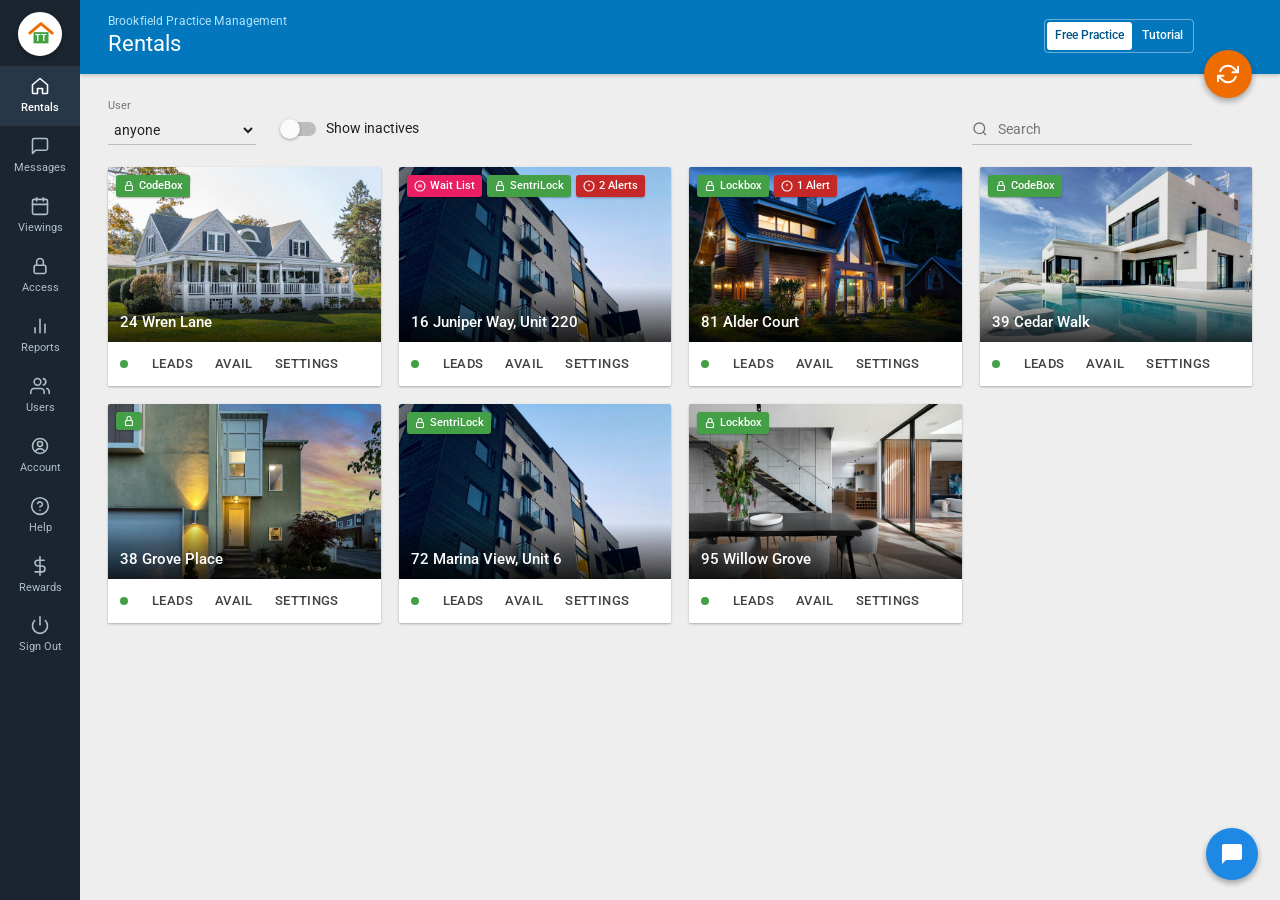
==== commit 3298db69: "Use the full practice interface with a recording-guided tutorial" ====
--- a/sandbox/index.html
+++ b/sandbox/index.html
@@ -5,7 +5,7 @@
   <meta name="viewport" content="width=device-width, initial-scale=1.0" />
   <title>Leasing Lab — Tenant Turner practice workspace</title>
   <meta name="robots" content="noindex, nofollow" />
-  <link rel="stylesheet" href="replica.css?v=practice-workflow" />
+  <link rel="stylesheet" href="replica.css?v=full-practice" />
 </head>
 <body>
   <div class="app-shell">
@@ -46,11 +46,8 @@
       <button id="closeChatBtn" type="button" style="border:0;background:transparent;color:#fff;font-size:18px;cursor:pointer;">×</button>
     </div>
     <div class="chat-pop-body">
-      <div>Practice the recorded leasing workflow with fictional records.</div>
       <div id="practice-support-thread" class="practice-support-thread" aria-live="polite"></div>
       <form id="practice-support"><label class="mat-field"><span class="mat-label">Practice support message</span><input id="practice-support-message" class="mat-input" required></label><button class="btn-blue" type="submit">Send practice message</button></form>
-      <button id="practiceGuideBtn" class="btn-blue" type="button">Tutorial</button>
-      <button id="resetDataBtn" class="btn-blue" type="button">Reset Practice Data</button>
     </div>
   </div>
 
@@ -69,11 +66,28 @@
 
   <div id="toast" class="toast" role="status" aria-live="polite"></div>
 
-  <script src="data.js?v=practice-workflow"></script>
-  <script src="scheduling.js?v=practice-workflow"></script>
-  <script src="exports.js?v=practice-workflow"></script>
-  <script src="replica-booking.js?v=practice-workflow"></script>
-  <script src="replica-workflows.js?v=practice-workflow"></script>
-  <script src="replica.js?v=practice-workflow"></script>
+  <div id="signoutOverlay" class="signout-overlay" role="dialog" aria-label="Practice session paused" aria-modal="true" aria-hidden="true">
+    <div class="signout-card">
+      <div class="signout-logo-circle">
+        <svg width="34" height="34" viewBox="0 0 32 32" fill="none">
+          <path d="M4 15L16 5L28 15" stroke="#EF6C00" stroke-width="3" stroke-linecap="round" stroke-linejoin="round"/>
+          <path d="M8 14V25H24V14" stroke="#0277BD" stroke-width="2.6" stroke-linecap="round" stroke-linejoin="round"/>
+          <rect x="13.5" y="17.5" width="5" height="7.5" fill="#EF6C00" rx="0.8"/>
+        </svg>
+      </div>
+      <h2 style="margin:0 0 4px; font-size:20px; color:#263238;">Return to Leasing Lab</h2>
+      <p style="margin:0 0 20px; font-size:13px; color:#607D8B;">Your fictional records and tutorial progress are saved on this browser.</p>
+      <button id="signBackInBtn" class="btn-blue" type="button" style="width:100%; padding:11px 16px; font-size:14px;">Return to practice</button>
+    </div>
+  </div>
+
+  <script src="data.js?v=full-practice"></script>
+  <script src="scheduling.js?v=full-practice"></script>
+  <script src="exports.js?v=full-practice"></script>
+  <script src="replica-booking.js?v=full-practice"></script>
+  <script src="replica-workflows.js?v=full-practice"></script>
+  <script src="full-workspace.js?v=full-practice"></script>
+  <script src="replica-tutorial.js?v=full-practice"></script>
+  <script src="replica.js?v=full-practice"></script>
 </body>
 </html>
--- a/sandbox/replica.css
+++ b/sandbox/replica.css
@@ -1755,15 +1755,12 @@
 .practice-reports .report-link-btn { border:0; background:white; padding:7px 6px; border-radius:2px; }
 .practice-reports .report-link-btn:hover { background:#e1f5fe; }
 .practice-reports .report-link-desc { display:block; }
-.practice-guide { width:min(720px,calc(100% - 38px)); margin:12px auto 4px; padding:11px 14px; background:white; border:1px solid #81c5ed; border-radius:5px; box-shadow:var(--shadow-2); }
+.practice-guide { position:sticky; top:8px; z-index:27; width:min(720px,calc(100% - 38px)); max-height:42vh; overflow:auto; margin:12px auto 4px; padding:11px 14px; background:white; border:1px solid #81c5ed; border-radius:5px; box-shadow:var(--shadow-2); }
 .practice-guide p { margin:4px 0; }
 .practice-guide a { color:#015082; }
 .practice-guide .practice-actions { margin:0; }
 .practice-lessons { display:grid; gap:6px; grid-template-columns:repeat(2,minmax(0,1fr)); }
 .practice-highlight { outline:3px solid #ff9e36 !important; outline-offset:2px; }
-.practice-signed-out .sidebar,.practice-signed-out .top-header,.practice-signed-out .chat-fab { display:none; }
-.practice-signed-out .main-col { margin-left:0; width:100%; }
-.practice-signed-out .canvas { padding-top:14vh; }
 @media (max-width:930px) { .practice-reports { grid-template-columns:repeat(2,minmax(0,1fr)); } }
 @media (max-width:540px) { .practice-reports,.practice-lessons { grid-template-columns:1fr; } }
 @media print { .sidebar,.top-header,.chat-fab,.chat-popover,.practice-guide,.filter-bar,#repBackBtn,#report-export-tools,.practice-report-results label { display:none !important; } .main-col { margin:0; width:100%; } }
@@ -1774,3 +1771,276 @@
 
 .mat-switch input { display:block; position:absolute; width:1px; height:1px; opacity:0; }
 .mat-switch input:focus-visible + .switch-track { outline:2px solid #015d91; outline-offset:3px; }
+
+/* Step 5: Users, Account, Help, Rewards & Sign-Out Styles */
+    .users-toolbar {
+      display: flex;
+      flex-wrap: wrap;
+      align-items: center;
+      justify-content: space-between;
+      gap: 14px;
+      margin-bottom: 18px;
+      max-width: 1160px;
+    }
+    .users-filters {
+      display: flex;
+      flex-wrap: wrap;
+      align-items: center;
+      gap: 14px;
+    }
+    .user-avatar-circle {
+      width: 38px;
+      height: 38px;
+      border-radius: 50%;
+      background: #0277BD;
+      color: #fff;
+      font-weight: 700;
+      font-size: 13px;
+      display: inline-flex;
+      align-items: center;
+      justify-content: center;
+      flex-shrink: 0;
+      letter-spacing: 0.4px;
+    }
+    .user-avatar-circle.inactive {
+      background: #90A4AE;
+    }
+    .user-cell-flex {
+      display: flex;
+      align-items: center;
+      gap: 11px;
+    }
+    .role-pill {
+      display: inline-block;
+      padding: 3px 9px;
+      border-radius: 12px;
+      font-size: 11px;
+      font-weight: 600;
+      background: #E1F5FE;
+      color: #0277BD;
+      white-space: nowrap;
+    }
+    .role-pill.owner { background: #EDE7F6; color: #5E35B1; }
+    .role-pill.pm { background: #E8F5E9; color: #2E7D32; }
+    .role-pill.vendor { background: #FFF3E0; color: #E65100; }
+    .status-dot {
+      display: inline-block;
+      width: 8px;
+      height: 8px;
+      border-radius: 50%;
+      margin-right: 6px;
+      background: #43A047;
+    }
+    .status-dot.off { background: #B0BEC5; }
+    .status-dot.warn { background: #FB8C00; }
+    .perm-grid {
+      display: grid;
+      grid-template-columns: repeat(2, minmax(0, 1fr));
+      gap: 10px 18px;
+      margin-top: 8px;
+    }
+    .account-form-grid {
+      display: grid;
+      grid-template-columns: repeat(2, minmax(0, 1fr));
+      gap: 16px 22px;
+    }
+    .account-form-grid .full-span {
+      grid-column: 1 / -1;
+    }
+    .pms-banner {
+      display: flex;
+      flex-wrap: wrap;
+      align-items: center;
+      justify-content: space-between;
+      gap: 12px;
+      padding: 14px 16px;
+      border-radius: 4px;
+      background: #F1F8E9;
+      border: 1px solid #C5E1A5;
+      margin-bottom: 18px;
+    }
+    .pms-banner.disconnected {
+      background: #FFF8E1;
+      border-color: #FFE082;
+    }
+    .plan-box {
+      display: flex;
+      flex-wrap: wrap;
+      align-items: center;
+      justify-content: space-between;
+      gap: 16px;
+      padding: 16px 18px;
+      background: #F5F9FC;
+      border: 1px solid #B3E5FC;
+      border-radius: 4px;
+      margin-bottom: 18px;
+    }
+    .usage-bar-track {
+      width: 100%;
+      height: 10px;
+      background: #E0E7EC;
+      border-radius: 6px;
+      overflow: hidden;
+      margin-top: 6px;
+    }
+    .usage-bar-fill {
+      height: 100%;
+      background: #0277BD;
+      border-radius: 6px;
+    }
+    .help-grid {
+      display: grid;
+      grid-template-columns: minmax(0, 1.5fr) minmax(0, 1fr);
+      gap: 20px;
+      max-width: 1180px;
+    }
+    .kb-chip-row {
+      display: flex;
+      flex-wrap: wrap;
+      gap: 8px;
+      margin: 12px 0 16px;
+    }
+    .kb-chip {
+      padding: 6px 12px;
+      border-radius: 16px;
+      border: 1px solid #CFD8DC;
+      background: #fff;
+      font-size: 12px;
+      font-weight: 600;
+      color: #455A64;
+      cursor: pointer;
+    }
+    .kb-chip.active {
+      background: #0277BD;
+      border-color: #0277BD;
+      color: #fff;
+    }
+    .kb-article-item {
+      display: flex;
+      justify-content: space-between;
+      align-items: flex-start;
+      gap: 12px;
+      padding: 12px 14px;
+      border: 1px solid #E3E8EC;
+      border-radius: 4px;
+      margin-bottom: 10px;
+      background: #FAFBFD;
+      cursor: pointer;
+      transition: background 0.14s, border-color 0.14s;
+    }
+    .kb-article-item:hover {
+      background: #E1F5FE;
+      border-color: #81D4FA;
+    }
+    .sys-status-row {
+      display: flex;
+      justify-content: space-between;
+      align-items: center;
+      padding: 9px 0;
+      border-bottom: 1px solid #ECEFF1;
+      font-size: 13px;
+    }
+    .sys-status-row:last-child { border-bottom: none; }
+    .rewards-hero {
+      background: linear-gradient(135deg, #0277BD 0%, #01579B 100%);
+      color: #fff;
+      border-radius: 4px;
+      padding: 22px 24px;
+      margin-bottom: 18px;
+      max-width: 1160px;
+      box-shadow: 0 2px 6px rgba(2, 119, 189, 0.22);
+    }
+    .rewards-hero h2 {
+      margin: 0 0 6px;
+      font-size: 21px;
+      font-weight: 600;
+    }
+    .rewards-hero p {
+      margin: 0 0 14px;
+      font-size: 14px;
+      color: rgba(255,255,255,0.9);
+      max-width: 720px;
+    }
+    .ref-link-bar {
+      display: flex;
+      flex-wrap: wrap;
+      gap: 10px;
+      align-items: center;
+      max-width: 640px;
+    }
+    .ref-link-input {
+      flex: 1;
+      min-width: 240px;
+      padding: 10px 12px;
+      border-radius: 4px;
+      border: 1px solid rgba(255,255,255,0.35);
+      background: rgba(255,255,255,0.14);
+      color: #fff;
+      font-size: 13px;
+      font-family: monospace;
+    }
+    .rewards-grid {
+      display: grid;
+      grid-template-columns: minmax(0, 1fr) minmax(0, 1.45fr);
+      gap: 20px;
+      max-width: 1160px;
+    }
+    .signout-overlay {
+      position: fixed;
+      inset: 0;
+      z-index: 9999;
+      background: #1A252F;
+      display: none;
+      align-items: center;
+      justify-content: center;
+      padding: 20px;
+    }
+    .signout-overlay.open { display: flex; }
+    .signout-card {
+      width: 100%;
+      max-width: 410px;
+      background: #fff;
+      border-radius: 6px;
+      padding: 32px 28px;
+      box-shadow: 0 12px 32px rgba(0,0,0,0.38);
+      text-align: center;
+    }
+    .signout-logo-circle {
+      width: 62px;
+      height: 62px;
+      border-radius: 50%;
+      background: #F5F7F9;
+      border: 2px solid #E0E4E8;
+      display: inline-flex;
+      align-items: center;
+      justify-content: center;
+      margin-bottom: 14px;
+    }
+    @media (max-width: 960px) {
+      .help-grid, .rewards-grid, .account-form-grid, .perm-grid {
+        grid-template-columns: 1fr;
+      }
+    }
+
+/* Tutorial controls use the same header in both modes. The guide is rendered only in Tutorial. */
+#practice-mode-control { margin-left:auto; margin-right:58px; display:flex; gap:2px; border:1px solid #ffffff66; border-radius:4px; padding:2px; flex:none; }
+#practice-mode-control button { border:0; background:transparent; color:#fff; font-weight:500; font-size:12px; border-radius:3px; padding:5px 8px; cursor:pointer; }
+#practice-mode-control button[aria-pressed="true"] { background:#fff; color:#015486; }
+#practice-mode-control button:focus-visible { outline:2px solid white; outline-offset:3px; }
+.practice-guide progress { display:block; width:100%; height:8px; margin:7px 0; accent-color:#0277bd; }
+.tutorial-chapter { text-align:left; }
+.tutorial-chapter small { display:block; font-weight:400; margin-top:3px; }
+.tutorial-checklist { display:flex; gap:5px 16px; flex-wrap:wrap; padding-left:22px; margin:7px 0; color:#455a64; font-size:12px; }
+.tutorial-checklist [aria-current="step"] { color:#08568a; font-weight:700; }
+.tutorial-checklist .complete { color:#2f6733; text-decoration:line-through; }
+.settings-cards { min-width:0; }
+.settings-layout .subnav { position:sticky; top:105px; align-self:start; display:grid; gap:4px; }
+.subnav-item { border:0; background:transparent; text-align:left; padding:8px; color:#415560; cursor:pointer; }
+.subnav-item.active { color:#005688; background:#e3f2fd; border-left:2px solid #0277bd; }
+@media (max-width:640px) {
+  #practice-mode-control { margin-right:4px; }
+  #practice-mode-control button { font-size:11px; padding:5px; }
+  .top-header-inner > div:has(.page-title) { min-width:0; }
+  .top-header-inner .page-title { white-space:nowrap; overflow:hidden; text-overflow:ellipsis; }
+  .settings-layout .subnav { position:static; display:flex; flex-wrap:wrap; }
+}
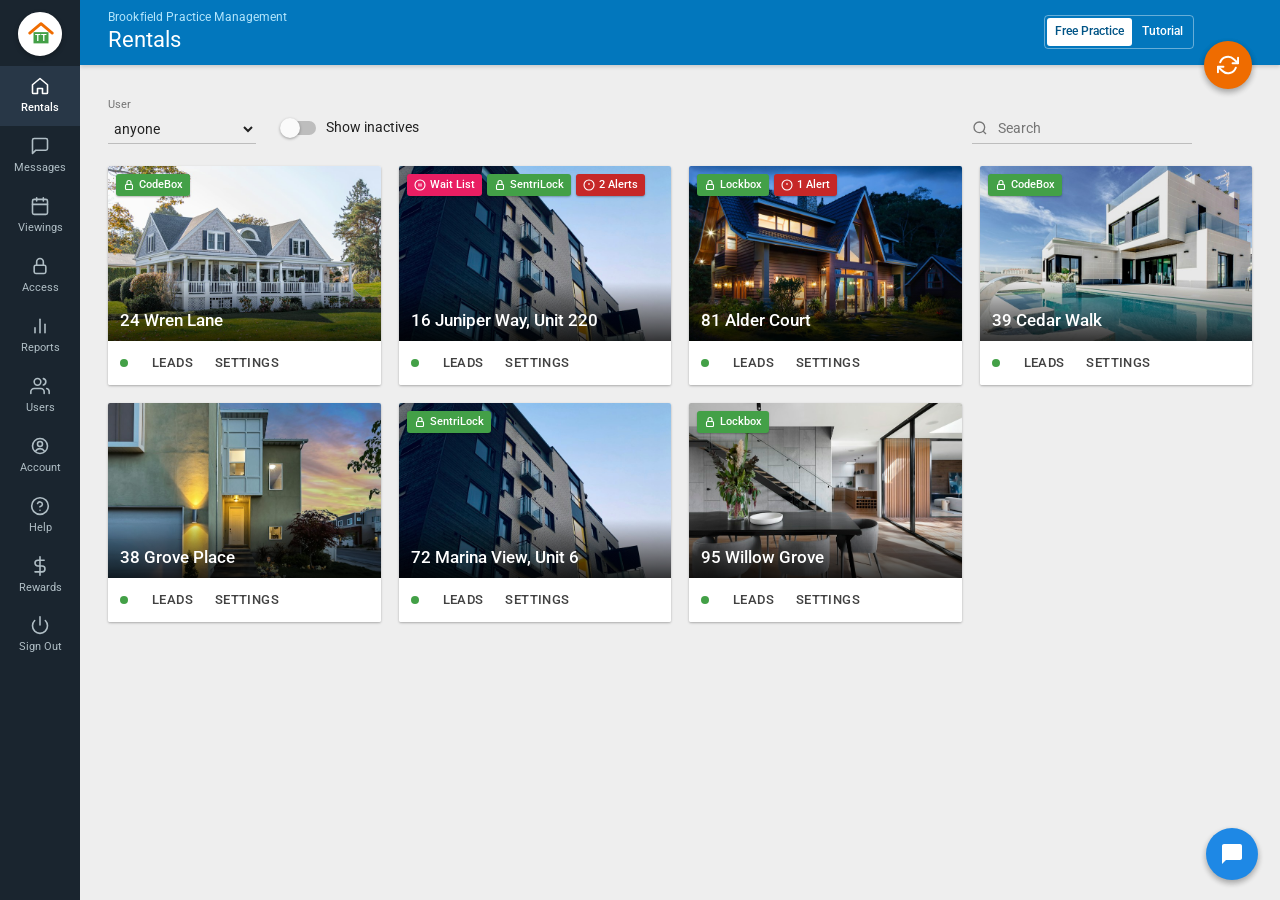
==== commit b7b50558: "Match the recorded queue, detail pages and desktop layout Owner: hp, claimed 30 minutes from commit." ====
--- a/sandbox/index.html
+++ b/sandbox/index.html
@@ -5,7 +5,7 @@
   <meta name="viewport" content="width=device-width, initial-scale=1.0" />
   <title>Leasing Lab — Tenant Turner practice workspace</title>
   <meta name="robots" content="noindex, nofollow" />
-  <link rel="stylesheet" href="replica.css?v=full-practice" />
+  <link rel="stylesheet" href="replica.css?v=recorded-layout" />
 </head>
 <body>
   <div class="app-shell">
@@ -81,13 +81,13 @@
     </div>
   </div>
 
-  <script src="data.js?v=full-practice"></script>
-  <script src="scheduling.js?v=full-practice"></script>
-  <script src="exports.js?v=full-practice"></script>
-  <script src="replica-booking.js?v=full-practice"></script>
-  <script src="replica-workflows.js?v=full-practice"></script>
-  <script src="full-workspace.js?v=full-practice"></script>
-  <script src="replica-tutorial.js?v=full-practice"></script>
-  <script src="replica.js?v=full-practice"></script>
+  <script src="data.js?v=recorded-layout"></script>
+  <script src="scheduling.js?v=recorded-layout"></script>
+  <script src="exports.js?v=recorded-layout"></script>
+  <script src="replica-booking.js?v=recorded-layout"></script>
+  <script src="replica-workflows.js?v=recorded-layout"></script>
+  <script src="full-workspace.js?v=recorded-layout"></script>
+  <script src="replica-tutorial.js?v=recorded-layout"></script>
+  <script src="replica.js?v=recorded-layout"></script>
 </body>
 </html>
--- a/sandbox/replica.css
+++ b/sandbox/replica.css
@@ -146,7 +146,7 @@
     }
 
     .top-header-inner {
-      padding: 14px 28px 16px;
+      padding: 10px 28px 11px;
       display: flex;
       align-items: center;
       gap: 14px;
@@ -528,7 +528,7 @@
 
     .subnav-sticky {
       position: sticky;
-      top: 18px;
+      top: calc(var(--rental-header-height, 106px) + 14px);
       display: flex;
       flex-direction: column;
     }
@@ -1154,14 +1154,18 @@
     }
     .modal-backdrop.open { display: flex; }
     .modal-box {
+      display: flex;
+      flex-direction: column;
       background: #FFFFFF;
       border-radius: 3px;
       box-shadow: 0 10px 32px rgba(0,0,0,0.28);
       width: 100%;
       max-width: 480px;
+      max-height: 100%;
       overflow: hidden;
     }
     .modal-head {
+      flex: none;
       background: var(--blue);
       color: #FFFFFF;
       padding: 14px 18px;
@@ -1172,16 +1176,22 @@
       font-weight: 500;
     }
     .modal-body {
+      min-height: 0;
+      overflow-y: auto;
+      overscroll-behavior: contain;
       padding: 18px;
       display: flex;
       flex-direction: column;
       gap: 14px;
     }
+    .modal-body > * { flex: none; }
     .modal-foot {
+      flex: none;
       padding: 10px 18px 14px;
       display: flex;
       justify-content: flex-end;
       gap: 10px;
+      flex-wrap: wrap;
       border-top: 1px solid #EEEEEE;
     }
 
@@ -1742,7 +1752,7 @@
 .practice-error { color:#a21a19; font-weight:500; }
 .practice-note { color:var(--muted); font-size:12px; }
 .practice-table { padding:0; overflow:hidden; }
-.practice-device-grid { display:grid; grid-template-columns:repeat(auto-fit,minmax(175px,1fr)); max-width:1080px; gap:14px; align-items:start; }
+.practice-device-grid { display:grid; grid-template-columns:repeat(auto-fill,minmax(min(100%,210px),1fr)); gap:14px; align-items:start; }
 .practice-device { padding:0; overflow:hidden; }
 .practice-device-label { display:block; color:white; background:#78909c; padding:9px 12px; }
 .practice-device-label.assigned { background:#689f38; }
@@ -1751,7 +1761,8 @@
 .practice-report-setting { padding:11px; border:1px solid var(--line); margin:10px 0; }
 .practice-report-setting legend { padding:0 5px; font-weight:700; }
 .practice-reports { max-width:1200px; grid-template-columns:repeat(4,minmax(0,1fr)); }
-.practice-report-icon { text-align:center; color:#757575; font-size:52px; line-height:1.3; margin-bottom:12px; }
+.practice-report-icon { display:grid; place-items:center; color:#9e9e9e; margin:8px 0 18px; }
+.practice-report-icon svg { width:min(102px,100%); height:102px; }
 .practice-reports .report-link-btn { border:0; background:white; padding:7px 6px; border-radius:2px; }
 .practice-reports .report-link-btn:hover { background:#e1f5fe; }
 .practice-reports .report-link-desc { display:block; }
@@ -1763,7 +1774,7 @@
 .practice-highlight { outline:3px solid #ff9e36 !important; outline-offset:2px; }
 @media (max-width:930px) { .practice-reports { grid-template-columns:repeat(2,minmax(0,1fr)); } }
 @media (max-width:540px) { .practice-reports,.practice-lessons { grid-template-columns:1fr; } }
-@media print { .sidebar,.top-header,.chat-fab,.chat-popover,.practice-guide,.filter-bar,#repBackBtn,#report-export-tools,.practice-report-results label { display:none !important; } .main-col { margin:0; width:100%; } }
+@media print { .sidebar,.top-header,.chat-fab,.chat-popover,.practice-guide,.filter-bar,#report-export-tools,.practice-report-results label,.report-page-controls,.owner-report-settings,#orPrintBtn,#orAddFbBtn,[data-toggle-fb],.or-preview-card .suppressed { display:none !important; } .main-col { margin:0; width:100%; } }
 .practice-support-thread { max-height:145px; overflow:auto; }
 .practice-support-thread p { padding:5px 0; border-bottom:1px solid var(--line); }
 .sched-block-line { flex-wrap:wrap; }
@@ -2044,3 +2055,66 @@
   .top-header-inner .page-title { white-space:nowrap; overflow:hidden; text-overflow:ellipsis; }
   .settings-layout .subnav { position:static; display:flex; flex-wrap:wrap; }
 }
+
+body:has(.modal-backdrop.open) { overflow:hidden; }
+.rental-header { position:sticky; top:0; }
+.rental-header ~ .practice-guide { top:calc(var(--rental-header-height,106px) + 8px); }
+.settings-stack > section, #viewing-availability { scroll-margin-top:calc(var(--rental-header-height,106px) + 12px); }
+.top-header:has(.sync-fab) ~ .canvas { padding-top:32px; }
+.sync-fab span { font-size:28px; line-height:1; }
+.prop-scrim { font-size:17px; font-weight:500; }
+.rental-lease-fields { display:grid; grid-template-columns:1.3fr .75fr .75fr 1.35fr; gap:12px; }
+.leads-toolbar { display:flex; align-items:flex-end; flex-wrap:wrap; padding:0; background:transparent; border:0; box-shadow:none; }
+.leads-toolbar .mat-switch { padding-bottom:8px; }
+.lead-search { margin-left:auto; }
+.lead-queue { padding:0; }
+.lead-queue-heading { padding:12px 18px; }
+.lead-queue-heading .mat-card-title { margin:0; }
+.lead-queue table { min-width:600px; margin:0; }
+.lead-queue th:first-child,.lead-queue td:first-child { text-align:center; width:88px; }
+.lead-queue td:last-child { width:58px; }
+.lead-queue small { display:block; color:var(--muted); }
+.lead-qual-dot { display:inline-block; width:15px; height:15px; border-radius:50%; background:#9e9e9e; vertical-align:middle; }
+.lead-qual-dot.qualified { background:#76a934; }
+.lead-name-link,.lead-menu-btn,.report-sort { border:0; background:transparent; cursor:pointer; }
+.lead-name-link { color:var(--blue); text-align:left; font-weight:600; padding:0; }
+.lead-name-link:hover { text-decoration:underline; }
+.lead-menu-btn { min-width:34px; min-height:34px; font-size:21px; }
+.lead-action-popover { position:fixed; display:grid; z-index:42; padding:4px; background:white; box-shadow:var(--shadow-2); }
+.lead-profile,.owner-report-grid { display:grid; grid-template-columns:minmax(0,1fr); gap:16px; width:min(100%,760px); margin:0 auto; }
+.lead-activity { overflow-wrap:anywhere; }
+.lead-activity p { border-bottom:1px solid var(--line); margin:0; padding:9px 0; }
+#lead-note-form { margin-top:12px; flex-wrap:wrap; }
+#lead-note-form input { flex:1 1 220px; }
+.access-form > section { display:grid; gap:14px; }
+.owner-report-hero { position:relative; isolation:isolate; display:flex; align-items:flex-end; min-height:clamp(165px,31vw,320px); padding:22px; color:white; background:#234356; }
+.owner-report-hero img,.owner-report-hero::after { position:absolute; inset:0; width:100%; height:100%; }
+.owner-report-hero img { object-fit:cover; z-index:-2; }
+.owner-report-hero::after { content:""; background:linear-gradient(transparent 25%,#000d 100%); z-index:-1; }
+.owner-report-hero h2 { font-size:21px; margin:0; }
+.owner-report-hero p { margin:3px 0 0; }
+#orPrintBtn { display:grid; place-items:center; flex:none; width:42px; height:42px; margin-left:auto; border-radius:50%; padding:0; }
+.practice-report-results { padding:12px; }
+.practice-report-results .tt-table { min-width:570px; }
+.practice-report-results td,.practice-report-results th { padding:5px 8px; }
+.report-sort { padding:4px 0; text-align:left; font-weight:600; }
+.report-sort:hover { text-decoration:underline; }
+.report-page-controls { padding:8px; }
+.report-page-controls select { margin:0 5px; }
+.report-offpage { display:none; }
+@media print { .report-offpage { display:table-row; } }
+
+@media (max-height:720px) {
+  .tt-logo-wrap { padding:8px 0; }
+  .tt-logo { width:37px; height:37px; }
+  .nav-item { padding:7px 4px; }
+  .nav-item svg { width:18px; height:18px; }
+}
+@media (max-width:920px) {
+  .rental-lease-fields { grid-template-columns:repeat(2,minmax(0,1fr)); }
+}
+@media (max-width:640px) {
+  .rental-lease-fields { grid-template-columns:minmax(0,1fr); }
+  .lead-search { margin-left:0; flex:1 1 100%; }
+  .rental-header .sync-fab { width:38px; height:38px; bottom:-19px; }
+}
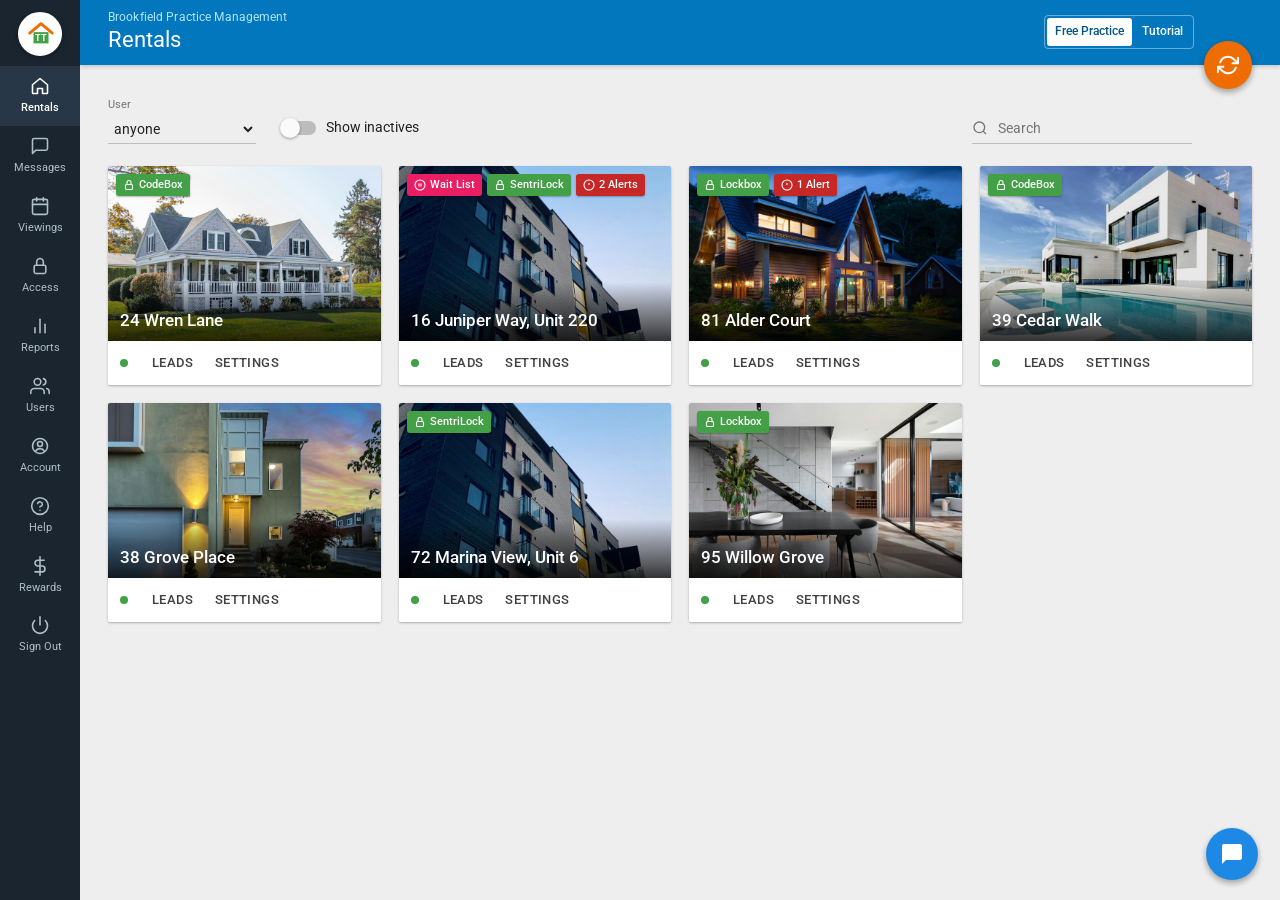
==== commit a5504d99: "Teach the recorded self-viewing and reply flow with a fictional CodeBox check-in hp checkpoint. NEXT" ====
--- a/sandbox/index.html
+++ b/sandbox/index.html
@@ -5,7 +5,7 @@
   <meta name="viewport" content="width=device-width, initial-scale=1.0" />
   <title>Leasing Lab — Tenant Turner practice workspace</title>
   <meta name="robots" content="noindex, nofollow" />
-  <link rel="stylesheet" href="replica.css?v=recorded-layout" />
+  <link rel="stylesheet" href="replica.css?v=prospect-review" />
 </head>
 <body>
   <div class="app-shell">
@@ -53,11 +53,11 @@
 
 
   <!-- Reusable Modal for Device Codes / Add Device / Schedule Showing -->
-  <div id="ttModal" class="modal-backdrop" role="dialog" aria-modal="true" aria-hidden="true">
+  <div id="ttModal" class="modal-backdrop" role="dialog" aria-labelledby="ttModalTitle" aria-modal="true" aria-hidden="true">
     <div class="modal-box">
       <div class="modal-head">
         <span id="ttModalTitle">Details</span>
-        <button id="ttModalClose" type="button" style="border:0;background:transparent;color:#fff;font-size:20px;cursor:pointer;">×</button>
+        <button id="ttModalClose" type="button" aria-label="Close dialog" style="border:0;background:transparent;color:#fff;font-size:20px;cursor:pointer;">×</button>
       </div>
       <div id="ttModalBody" class="modal-body"></div>
       <div id="ttModalFoot" class="modal-foot"></div>
@@ -81,13 +81,13 @@
     </div>
   </div>
 
-  <script src="data.js?v=recorded-layout"></script>
-  <script src="scheduling.js?v=recorded-layout"></script>
-  <script src="exports.js?v=recorded-layout"></script>
-  <script src="replica-booking.js?v=recorded-layout"></script>
-  <script src="replica-workflows.js?v=recorded-layout"></script>
-  <script src="full-workspace.js?v=recorded-layout"></script>
-  <script src="replica-tutorial.js?v=recorded-layout"></script>
-  <script src="replica.js?v=recorded-layout"></script>
+  <script src="data.js?v=prospect-review"></script>
+  <script src="scheduling.js?v=prospect-review"></script>
+  <script src="exports.js?v=prospect-review"></script>
+  <script src="replica-booking.js?v=prospect-review"></script>
+  <script src="replica-workflows.js?v=prospect-review"></script>
+  <script src="full-workspace.js?v=prospect-review"></script>
+  <script src="replica-tutorial.js?v=prospect-review"></script>
+  <script src="replica.js?v=prospect-review"></script>
 </body>
 </html>
--- a/sandbox/replica.css
+++ b/sandbox/replica.css
@@ -1308,18 +1308,7 @@
       flex-wrap: wrap;
       align-items: flex-end;
       gap: 14px;
-      background: #fff;
-      border: 1px solid #E0E4E8;
-      border-radius: 4px;
-      padding: 14px 18px;
       margin-bottom: 16px;
-      box-shadow: 0 1px 3px rgba(0,0,0,0.06);
-    }
-    .leads-toolbar .field-group {
-      display: flex;
-      flex-direction: column;
-      gap: 4px;
-      min-width: 150px;
     }
     .leads-toolbar label {
       font-size: 11px;
@@ -1328,14 +1317,6 @@
       text-transform: uppercase;
       letter-spacing: 0.3px;
     }
-    .leads-toolbar-actions {
-      margin-left: auto;
-      display: flex;
-      flex-wrap: wrap;
-      gap: 8px;
-      align-items: center;
-    }
-
     .score-pill {
       display: inline-flex;
       align-items: center;
@@ -1415,13 +1396,6 @@
     }
 
     /* Owner Report */
-    .owner-report-grid {
-      display: grid;
-      grid-template-columns: minmax(300px, 380px) minmax(0, 1fr);
-      gap: 20px;
-      align-items: start;
-      max-width: 1160px;
-    }
     .or-preview-card {
       background: #fff;
       border: 1px solid #D8DFE5;
@@ -1429,32 +1403,7 @@
       box-shadow: 0 2px 6px rgba(0,0,0,0.08);
       overflow: hidden;
     }
-    .or-preview-banner {
-      background: #0277BD;
-      color: #fff;
-      padding: 16px 20px;
-      display: flex;
-      justify-content: space-between;
-      align-items: center;
-      gap: 12px;
-    }
     .or-preview-body { padding: 20px; }
-    .or-prop-head {
-      display: flex;
-      gap: 16px;
-      align-items: center;
-      padding-bottom: 16px;
-      border-bottom: 1px solid #ECEFF1;
-      margin-bottom: 16px;
-    }
-    .or-prop-thumb {
-      width: 110px;
-      height: 76px;
-      object-fit: cover;
-      border-radius: 4px;
-      border: 1px solid #CFD8DC;
-      flex-shrink: 0;
-    }
     .or-metrics-table {
       width: 100%;
       border-collapse: collapse;
@@ -2064,7 +2013,14 @@
 .sync-fab span { font-size:28px; line-height:1; }
 .prop-scrim { font-size:17px; font-weight:500; }
 .rental-lease-fields { display:grid; grid-template-columns:1.3fr .75fr .75fr 1.35fr; gap:12px; }
-.leads-toolbar { display:flex; align-items:flex-end; flex-wrap:wrap; padding:0; background:transparent; border:0; box-shadow:none; }
+#viewing-availability { margin-top:21px; }
+#inline-general { margin-bottom:14px; }
+#inline-general summary { cursor:pointer; padding:7px 0; color:var(--blue); font-weight:600; }
+.availability-note { padding:9px 13px; background:#ffefd8; margin:9px 0; }
+.inline-hours-card { display:grid; grid-template-columns:repeat(3,minmax(0,1fr)); align-items:end; gap:10px 12px; min-width:0; border:1px solid var(--line); border-left:3px solid var(--blue); margin:10px 0; padding:10px 12px; }
+.inline-hours-card legend { padding:0 5px; color:var(--muted); }
+.inline-hours-card button { justify-self:start; }
+.practice-report-setting .practice-actions { flex-direction:column; align-items:flex-start; }
 .leads-toolbar .mat-switch { padding-bottom:8px; }
 .lead-search { margin-left:auto; }
 .lead-queue { padding:0; }
@@ -2087,6 +2043,7 @@
 #lead-note-form { margin-top:12px; flex-wrap:wrap; }
 #lead-note-form input { flex:1 1 220px; }
 .access-form > section { display:grid; gap:14px; }
+.access-form:has(#code-date) { max-width:460px; }
 .owner-report-hero { position:relative; isolation:isolate; display:flex; align-items:flex-end; min-height:clamp(165px,31vw,320px); padding:22px; color:white; background:#234356; }
 .owner-report-hero img,.owner-report-hero::after { position:absolute; inset:0; width:100%; height:100%; }
 .owner-report-hero img { object-fit:cover; z-index:-2; }
@@ -2095,6 +2052,10 @@
 .owner-report-hero p { margin:3px 0 0; }
 #orPrintBtn { display:grid; place-items:center; flex:none; width:42px; height:42px; margin-left:auto; border-radius:50%; padding:0; }
 .practice-report-results { padding:12px; }
+#practice-report-filters { justify-content:flex-start; gap:14px; padding-right:0; }
+#practice-report-filters .filter-left { gap:14px; }
+#practice-report-filters .mat-field { width:148px; min-width:0; }
+#practice-report-filters .mat-switch { padding-bottom:6px; }
 .practice-report-results .tt-table { min-width:570px; }
 .practice-report-results td,.practice-report-results th { padding:5px 8px; }
 .report-sort { padding:4px 0; text-align:left; font-weight:600; }
@@ -2114,7 +2075,35 @@
   .rental-lease-fields { grid-template-columns:repeat(2,minmax(0,1fr)); }
 }
 @media (max-width:640px) {
+  .inline-hours-card { grid-template-columns:repeat(2,minmax(0,1fr)); }
   .rental-lease-fields { grid-template-columns:minmax(0,1fr); }
   .lead-search { margin-left:0; flex:1 1 100%; }
   .rental-header .sync-fab { width:38px; height:38px; bottom:-19px; }
 }
+
+.lead-profile { width:100%; grid-template-columns:minmax(0,2.05fr) minmax(230px,1fr); grid-template-areas:"summary summary" "viewing notes" "qual notes"; align-items:stretch; gap:20px; overflow-wrap:anywhere; }
+.lead-profile h2 { font-size:21px; font-weight:500; margin:0 0 16px; }
+.lead-profile h3 { font-size:15px; font-weight:500; margin:0 0 14px; }
+.prospect-summary { grid-area:summary; }
+.prospect-contact { color:#25617d; line-height:1.6; margin-bottom:4px; }
+.prospect-actions { display:flex; flex-wrap:wrap; gap:4px; margin-top:9px; }
+.lead-profile .btn-flat { color:#176084; text-transform:uppercase; padding:8px 9px; }
+.prospect-summary > .btn-flat { text-transform:none; padding-left:0; }
+.prospect-viewing { grid-area:viewing; }
+.prospect-notes { grid-area:notes; }
+.prospect-qual { grid-area:qual; }
+.prospect-feedback { padding:14px; margin-bottom:14px; box-shadow:var(--shadow-1); }
+.prospect-feedback form,.prospect-notes form,#edit-lead { display:grid; gap:12px; }
+.prospect-feedback button,.prospect-notes button { justify-self:start; }
+.prospect-note { margin-top:12px; padding:12px; background:#d8f1fb; }
+.prospect-note small,.prospect-id span,.prospect-id small { display:block; margin-top:6px; }
+.prospect-id { width:min(100%,190px); box-sizing:border-box; border:1px solid #9eafbc; border-radius:6px; background:#e9f1f4; padding:20px 14px; }
+.prospect-visit { padding:12px 0; border-top:1px solid var(--line); }
+.prospect-facts { display:grid; grid-template-columns:repeat(3,minmax(0,1fr)); gap:14px; }
+.prospect-facts article { border:1px solid var(--line); padding:14px; }
+.prospect-facts dt { font-weight:600; }
+.prospect-facts dd { margin:0 0 8px; }
+@media(max-width:760px) {
+  .lead-profile { grid-template-columns:minmax(0,1fr); grid-template-areas:"summary" "viewing" "notes" "qual"; }
+  .prospect-facts { grid-template-columns:repeat(auto-fit,minmax(min(100%,135px),1fr)); }
+}
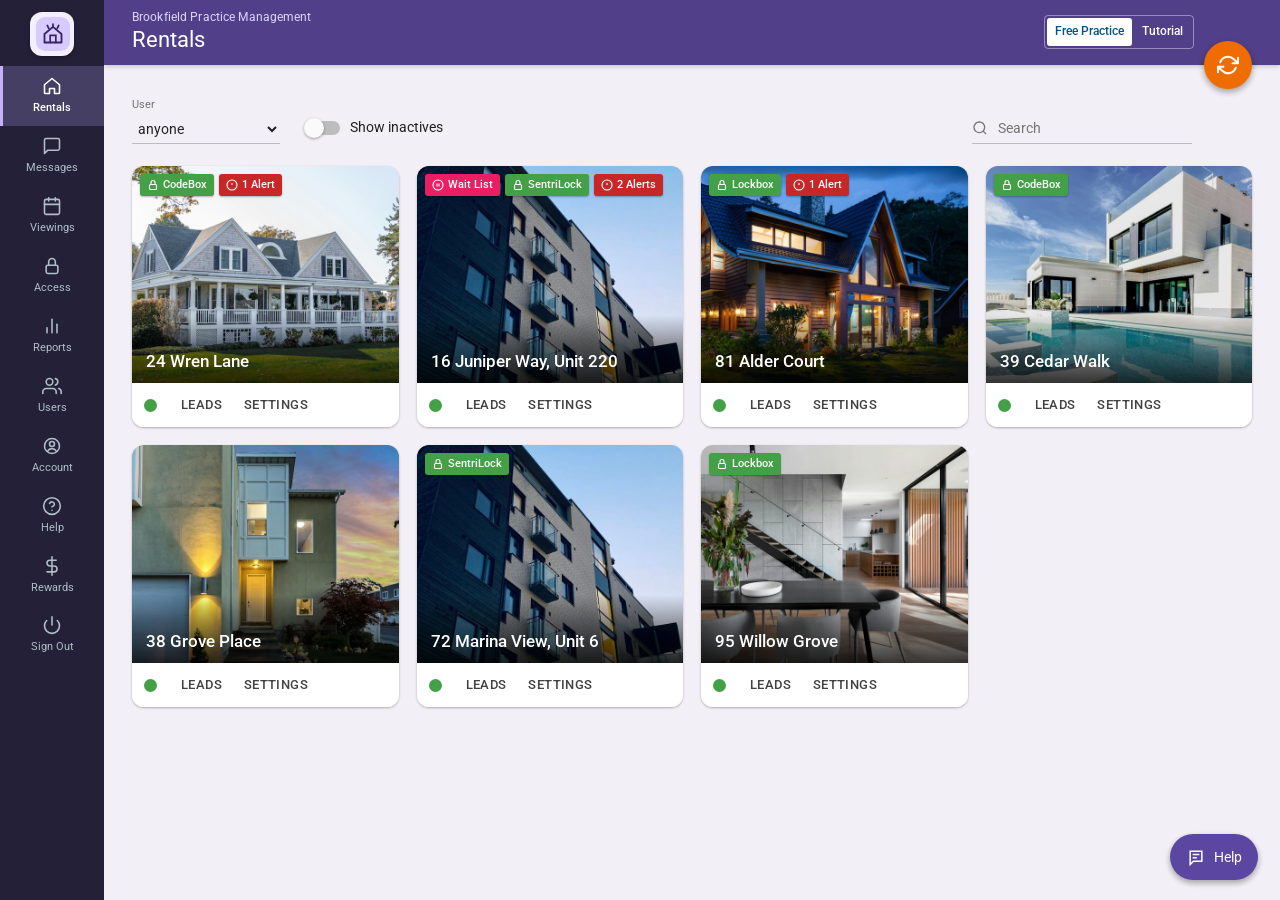
==== commit 57c89abb: "Clarify rental settings, lead alerts, and practice support" ====
--- a/sandbox/index.html
+++ b/sandbox/index.html
@@ -3,23 +3,19 @@
 <head>
   <meta charset="UTF-8" />
   <meta name="viewport" content="width=device-width, initial-scale=1.0" />
-  <title>Leasing Lab — Tenant Turner practice workspace</title>
+  <title>Leasing Lab | Rental operations practice</title>
   <meta name="robots" content="noindex, nofollow" />
+  <link rel="icon" href="assets/lab.svg" type="image/svg+xml" />
   <link rel="stylesheet" href="replica.css?v=prospect-review" />
 </head>
 <body>
   <div class="app-shell">
     <div id="sidebarBackdrop" class="sidebar-backdrop"></div>
 
-    <!-- Fixed Dark Navy Sidebar (#1A252F) -->
-    <aside id="sidebar" class="sidebar" aria-label="Tenant Turner Navigation">
+    <aside id="sidebar" class="sidebar" aria-label="Leasing Lab navigation">
       <div class="tt-logo-wrap">
-        <button id="logoHomeBtn" class="tt-logo" type="button" title="Tenant Turner — Rentals">
-          <svg width="30" height="30" viewBox="0 0 32 32" fill="none">
-            <path d="M4 15L16 5L28 15" stroke="#EF6C00" stroke-width="3" stroke-linecap="round" stroke-linejoin="round"/>
-            <path d="M8 14V26H24V14" fill="#43A047"/>
-            <text x="16" y="23.5" text-anchor="middle" fill="#FFFFFF" font-family="Roboto, sans-serif" font-weight="700" font-size="10">TT</text>
-          </svg>
+        <button id="logoHomeBtn" class="tt-logo" type="button" aria-label="Leasing Lab home" title="Leasing Lab">
+          <img src="assets/lab.svg" width="34" height="34" alt="">
         </button>
       </div>
       <nav id="navStack" class="nav-stack"></nav>
@@ -33,23 +29,32 @@
     </div>
   </div>
 
-  <!-- Bottom-Right Intercom-Style Chat Widget -->
-  <button id="chatFab" class="chat-fab" type="button" aria-label="Practice helper chat">
-    <svg width="24" height="24" viewBox="0 0 24 24" fill="currentColor">
-      <path d="M20 2H4c-1.1 0-2 .9-2 2v18l4-4h14c1.1 0 2-.9 2-2V4c0-1.1-.9-2-2-2z"/>
+  <button id="chatFab" class="chat-fab" type="button" aria-label="Practice helper chat" aria-controls="chatPopover" aria-expanded="false">
+    <svg class="chat-open-icon" width="20" height="20" viewBox="0 0 24 24" fill="none" stroke="currentColor" stroke-width="1.8" aria-hidden="true">
+      <path d="M5 5h14v12H9l-4 4z M8 9h8m-8 4h5"/>
     </svg>
+    <svg class="chat-close-icon" width="20" height="20" viewBox="0 0 24 24" fill="none" stroke="currentColor" stroke-width="1.8" aria-hidden="true"><path d="m6 9 6 6 6-6"/></svg>
+    <span>Help</span>
   </button>
 
-  <div id="chatPopover" class="chat-popover" role="dialog" aria-label="Practice Support">
+  <aside id="chatPopover" class="chat-popover" aria-labelledby="practice-help-heading">
     <div class="chat-pop-head">
-      <span>Leasing Lab Practice</span>
-      <button id="closeChatBtn" type="button" style="border:0;background:transparent;color:#fff;font-size:18px;cursor:pointer;">×</button>
+      <div><h2 id="practice-help-heading">Leasing Lab support</h2><span>Local practice session</span></div>
+      <button id="closeChatBtn" type="button" aria-label="Close practice support">×</button>
     </div>
     <div class="chat-pop-body">
-      <div id="practice-support-thread" class="practice-support-thread" aria-live="polite"></div>
-      <form id="practice-support"><label class="mat-field"><span class="mat-label">Practice support message</span><input id="practice-support-message" class="mat-input" required></label><button class="btn-blue" type="submit">Send practice message</button></form>
+      <section aria-labelledby="support-answers-title">
+        <h3 id="support-answers-title">Find an answer</h3>
+        <label class="mat-field"><span class="mat-label">Search help topics</span><input id="practice-support-search" class="mat-input" type="search"></label>
+        <div id="practice-support-results"></div>
+      </section>
+      <section aria-labelledby="support-history-title">
+        <h3 id="support-history-title">Conversation history</h3>
+        <div id="practice-support-thread" class="practice-support-thread" aria-live="polite"></div>
+        <form id="practice-support"><label class="mat-field"><span class="mat-label">Practice support message</span><input id="practice-support-message" class="mat-input" maxlength="500" required></label><button class="btn-blue" type="submit">Send practice message</button></form>
+      </section>
     </div>
-  </div>
+  </aside>
 
 
   <!-- Reusable Modal for Device Codes / Add Device / Schedule Showing -->
@@ -69,11 +74,7 @@
   <div id="signoutOverlay" class="signout-overlay" role="dialog" aria-label="Practice session paused" aria-modal="true" aria-hidden="true">
     <div class="signout-card">
       <div class="signout-logo-circle">
-        <svg width="34" height="34" viewBox="0 0 32 32" fill="none">
-          <path d="M4 15L16 5L28 15" stroke="#EF6C00" stroke-width="3" stroke-linecap="round" stroke-linejoin="round"/>
-          <path d="M8 14V25H24V14" stroke="#0277BD" stroke-width="2.6" stroke-linecap="round" stroke-linejoin="round"/>
-          <rect x="13.5" y="17.5" width="5" height="7.5" fill="#EF6C00" rx="0.8"/>
-        </svg>
+        <img src="assets/lab.svg" width="34" height="34" alt="">
       </div>
       <h2 style="margin:0 0 4px; font-size:20px; color:#263238;">Return to Leasing Lab</h2>
       <p style="margin:0 0 20px; font-size:13px; color:#607D8B;">Your fictional records and tutorial progress are saved on this browser.</p>
--- a/sandbox/replica.css
+++ b/sandbox/replica.css
@@ -1,13 +1,13 @@
 @font-face { font-family:Roboto; src:url('assets/fonts/roboto.woff2') format('woff2'); font-display:swap; font-weight:400 700; }
 :root {
-      --sidebar-bg: #1A252F;
-      --sidebar-active: #283747;
-      --sidebar-hover: #22303D;
-      --sidebar-w: 80px;
-      --blue: #0277BD;
-      --blue-accent: #1E88E5;
-      --blue-light: #B3E5FC;
-      --canvas: #EEEEEE;
+      --sidebar-bg: #242038;
+      --sidebar-active: #454063;
+      --sidebar-hover: #34304b;
+      --sidebar-w: 104px;
+      --blue: #514089;
+      --blue-accent: #5b46a1;
+      --blue-light: #ded4ff;
+      --canvas: #f2f0f6;
       --paper: #FFFFFF;
       --ink: #212121;
       --muted: #616161;
@@ -46,7 +46,6 @@
       width: 100%;
     }
 
-    /* Fixed Narrow Left Sidebar (#1A252F) */
     .sidebar {
       width: var(--sidebar-w);
       flex: 0 0 var(--sidebar-w);
@@ -75,9 +74,9 @@
     .tt-logo {
       width: 44px;
       height: 44px;
-      border-radius: 50%;
-      background: #FFFFFF;
-      border: 2px solid #FFFFFF;
+      border-radius: 12px;
+      background: #f3efff;
+      border: 0;
       display: grid;
       place-items: center;
       box-shadow: 0 2px 5px rgba(0,0,0,0.28);
@@ -116,6 +115,7 @@
       background: var(--sidebar-active);
       color: #FFFFFF;
       font-weight: 500;
+      box-shadow: inset 3px 0 #c6b1fa;
     }
 
     .nav-item svg {
@@ -136,7 +136,6 @@
       min-height: 100vh;
     }
 
-    /* Bright Blue Top Header Bar */
     .top-header {
       background: var(--blue);
       color: #FFFFFF;
@@ -402,7 +401,7 @@
 
     .prop-card {
       background: var(--paper);
-      border-radius: 2px;
+      border-radius: 12px;
       box-shadow: var(--shadow-1);
       overflow: hidden;
       display: flex;
@@ -420,7 +419,7 @@
 
     .prop-photo-wrap {
       position: relative;
-      height: 175px;
+      height: clamp(176px, 17vw, 236px);
       background: #CFD8DC;
       overflow: hidden;
       cursor: pointer;
@@ -471,11 +470,11 @@
       left: 0;
       right: 0;
       bottom: 0;
-      padding: 28px 12px 10px;
+      padding: 36px 14px 11px;
       background: linear-gradient(to top, rgba(0,0,0,0.78) 0%, rgba(0,0,0,0.35) 60%, rgba(0,0,0,0) 100%);
       color: #FFFFFF;
-      font-size: 14.5px;
-      font-weight: 500;
+      font-size: 16px;
+      font-weight: 600;
       line-height: 1.25;
       z-index: 2;
     }
@@ -488,6 +487,20 @@
       align-items: center;
       gap: 14px;
     }
+    .prop-footer .status-dot, .status-control .status-dot { width: 13px; height: 13px; }
+    .status-control { display: inline-flex; gap: 8px; align-items: center; position: relative; cursor: pointer; }
+    .status-control input { position: absolute; left: 0; width: 13px; height: 13px; opacity: 0; margin: 0; }
+    .status-control input:focus-visible + .status-dot { outline: 2px solid var(--blue); outline-offset: 3px; }
+    .listing-gallery { display: grid; grid-template-columns: repeat(3, minmax(0, 1fr)); gap: 9px; margin-bottom: 16px; }
+    .listing-gallery .photo-thumb-item { cursor: zoom-in; border: 0; border-radius: 7px; padding: 0; }
+    .listing-photo-preview { margin: 0; }
+    .listing-photo-preview img { width: 100%; border-radius: 8px; }
+    .listing-photo-preview figcaption { margin-top: 7px; color: var(--muted); }
+    .accordion-row .accordion-btn { justify-content: flex-start; gap: 8px; }
+    .accordion-row.open .accordion-btn span:first-child { transform: rotate(90deg); }
+    .mat-field :is([readonly],:disabled) { background: var(--imported-bg); }
+    .lead-search .sr-only { position: absolute; width: 1px; height: 1px; overflow: hidden; clip-path: inset(50%); }
+    .lead-identity-alert { display: block; margin-top: 4px; color: #96364a; font-size: 12px; font-weight: 600; }
 
     .status-dot {
       width: 11px;
@@ -777,31 +790,35 @@
       cursor: pointer;
     }
 
-    /* Bottom-right Intercom-style Chat Widget */
     .chat-fab {
       position: fixed;
       right: 22px;
       bottom: 20px;
-      width: 52px;
-      height: 52px;
-      border-radius: 50%;
+      min-height: 46px;
+      padding: 0 16px;
+      border-radius: 24px;
       border: 0;
       background: var(--blue-accent);
       color: #FFFFFF;
-      display: grid;
-      place-items: center;
+      display: flex;
+      align-items: center;
+      gap: 8px;
       cursor: pointer;
       box-shadow: var(--shadow-2);
       z-index: 45;
     }
 
+    .chat-fab .chat-close-icon,
+    .chat-fab[aria-expanded="true"] .chat-open-icon { display: none; }
+    .chat-fab[aria-expanded="true"] .chat-close-icon { display: block; }
     .chat-popover {
       position: fixed;
       right: 22px;
       bottom: 82px;
-      width: 290px;
+      width: min(386px, calc(100vw - 44px));
+      max-height: min(680px, calc(100dvh - 100px));
       background: #FFFFFF;
-      border-radius: 6px;
+      border-radius: 16px;
       box-shadow: 0 8px 28px rgba(0,0,0,0.22);
       overflow: hidden;
       z-index: 46;
@@ -809,7 +826,8 @@
     }
 
     .chat-popover.open {
-      display: block;
+      display: flex;
+      flex-direction: column;
     }
 
     .chat-pop-head {
@@ -821,6 +839,9 @@
       justify-content: space-between;
       align-items: center;
     }
+    .chat-pop-head h2 { font-size: 17px; margin: 0 0 2px; }
+    .chat-pop-head span { color: #eee8ff; font-size: 12px; }
+    .chat-pop-head button { border: 0; background: transparent; color: #fff; font-size: 24px; cursor: pointer; }
 
     .chat-pop-body {
       padding: 14px 16px;
@@ -829,7 +850,13 @@
       display: flex;
       flex-direction: column;
       gap: 10px;
-    }
+      overflow: auto;
+    }
+    .chat-pop-body h3 { margin: 0 0 9px; color: var(--ink); font-size: 14px; }
+    .chat-pop-body section + section { border-top: 1px solid var(--line); padding-top: 10px; }
+    #practice-support-results details { padding: 7px 0; border-bottom: 1px solid var(--line); }
+    #practice-support-results summary { cursor: pointer; }
+    #practice-support-results p { margin: 5px 0; }
 
     /* Data Table for Leads/Other tabs */
     .tt-table {
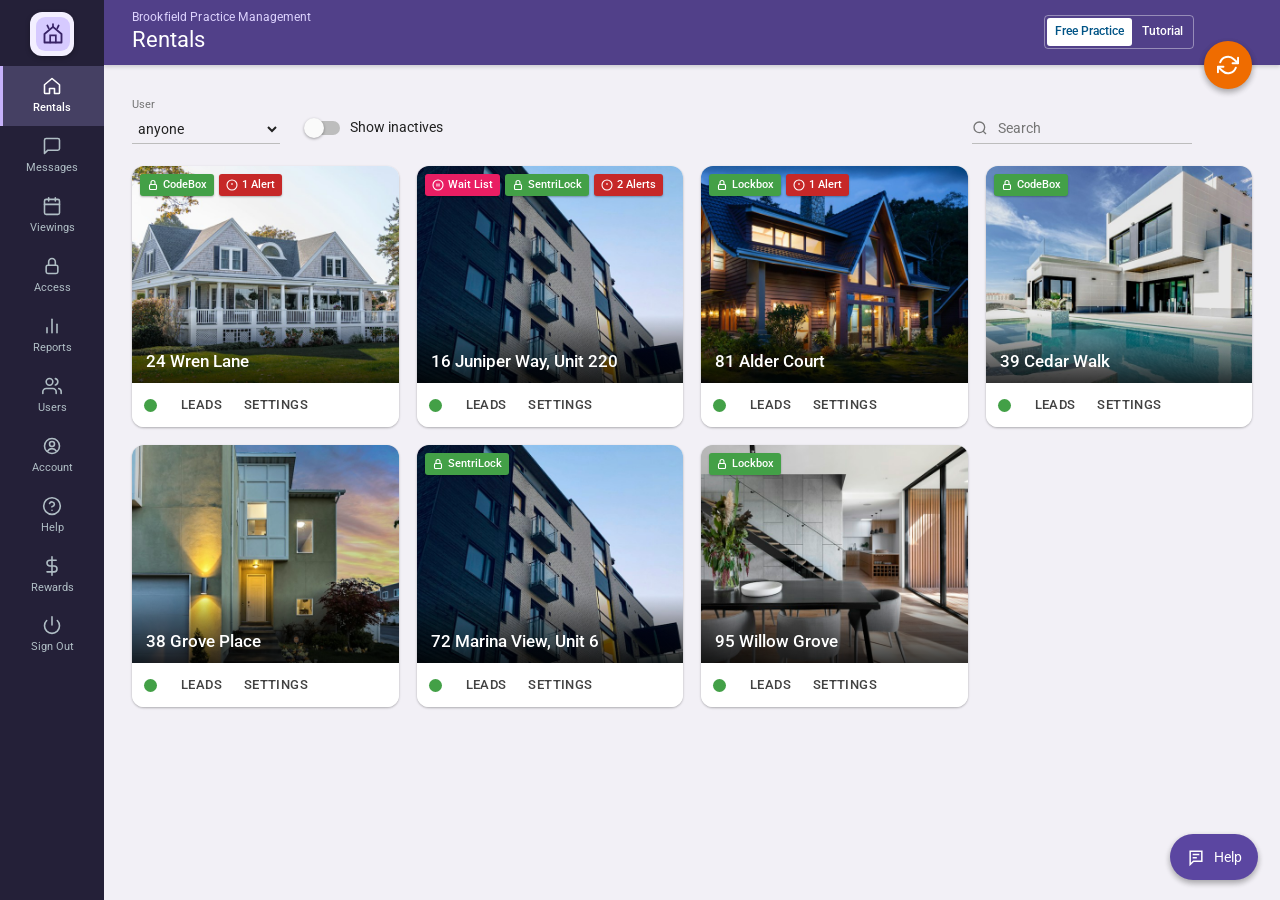
==== commit 4bbae121: "Refresh tutorial directions and version the updated app" ====
--- a/sandbox/index.html
+++ b/sandbox/index.html
@@ -6,7 +6,7 @@
   <title>Leasing Lab | Rental operations practice</title>
   <meta name="robots" content="noindex, nofollow" />
   <link rel="icon" href="assets/lab.svg" type="image/svg+xml" />
-  <link rel="stylesheet" href="replica.css?v=prospect-review" />
+  <link rel="stylesheet" href="replica.css?v=workflow-accuracy" />
 </head>
 <body>
   <div class="app-shell">
@@ -82,13 +82,13 @@
     </div>
   </div>
 
-  <script src="data.js?v=prospect-review"></script>
-  <script src="scheduling.js?v=prospect-review"></script>
-  <script src="exports.js?v=prospect-review"></script>
-  <script src="replica-booking.js?v=prospect-review"></script>
-  <script src="replica-workflows.js?v=prospect-review"></script>
-  <script src="full-workspace.js?v=prospect-review"></script>
-  <script src="replica-tutorial.js?v=prospect-review"></script>
-  <script src="replica.js?v=prospect-review"></script>
+  <script src="data.js?v=workflow-accuracy"></script>
+  <script src="scheduling.js?v=workflow-accuracy"></script>
+  <script src="exports.js?v=workflow-accuracy"></script>
+  <script src="replica-booking.js?v=workflow-accuracy"></script>
+  <script src="replica-workflows.js?v=workflow-accuracy"></script>
+  <script src="full-workspace.js?v=workflow-accuracy"></script>
+  <script src="replica-tutorial.js?v=workflow-accuracy"></script>
+  <script src="replica.js?v=workflow-accuracy"></script>
 </body>
 </html>
--- a/sandbox/replica.css
+++ b/sandbox/replica.css
@@ -320,6 +320,25 @@
       width: 100%;
     }
 
+    .currency-input { display:flex; align-items:center; gap:6px; }
+    .currency-input .mat-input { width:100%; min-width:0; }
+    .qualifying-question {
+      min-width:0;
+      margin:12px 0;
+      padding:10px 14px;
+      border:1px solid var(--line);
+      border-radius:8px;
+    }
+    .qualifying-question legend { padding:0 4px; }
+    .qualifying-choices { display:grid; gap:6px; margin:8px 0; }
+    .qualifying-choice {
+      display:grid;
+      grid-template-columns:minmax(0,1fr) auto auto;
+      gap:8px;
+      align-items:center;
+    }
+    .qualifying-choice .mat-field { min-width:0; }
+
     /* Material Toggle Switch */
     .mat-switch {
       display: inline-flex;
@@ -1442,7 +1461,7 @@
       border-bottom: 1px solid #ECEFF1;
       text-align: left;
     }
-    .or-metrics-table th {
+    .or-metrics-table thead th {
       background: #F5F7F9;
       font-size: 11.5px;
       text-transform: uppercase;
@@ -1453,28 +1472,16 @@
       text-align: right;
       font-variant-numeric: tabular-nums;
     }
-    .fb-item {
-      border: 1px solid #E0E4E8;
-      border-radius: 4px;
-      padding: 11px 14px;
-      margin-bottom: 10px;
-      background: #FAFAFA;
-      transition: opacity 0.15s;
-    }
-    .fb-item.suppressed {
-      opacity: 0.52;
-      background: #F5F5F5;
-      border-style: dashed;
-    }
-    .fb-head {
-      display: flex;
-      justify-content: space-between;
-      align-items: center;
-      gap: 10px;
-      margin-bottom: 5px;
-      font-size: 12px;
-      color: #607D8B;
-    }
+    .or-metrics-table small { display:block; margin-top:3px; color:var(--muted); font-size:.82em; font-weight:400; }
+    .or-feedback-table td:first-child { white-space:nowrap; }
+    .or-feedback-table .suppressed { background:#f4f5f8; }
+    .owner-report-settings { display:grid; gap:12px; border-top:4px solid #45649a; }
+    .owner-report-settings .mat-card-title { margin:0; }
+    .owner-schedule-summary { margin:0; padding:10px 12px; border-radius:6px; background:#eaf0fc; color:#243a68; }
+    .owner-schedule-summary .btn-flat { display:block; padding-inline:0; }
+    .or-preview-body h3 { margin:0 0 10px; }
+    .owner-report-brand { display:flex; align-items:center; gap:10px; padding-top:14px; border-top:1px solid var(--line); font-weight:650; }
+    .report-private-note { color:var(--muted); }
 
     /* Messages Two-Pane Inbox */
     .messages-shell {
@@ -1734,6 +1741,18 @@
 .practice-device-label.assigned { background:#689f38; }
 .practice-device-label small { display:block; color:white; }
 .practice-device-body { padding:7px 9px; }
+.practice-device-actions { display:flex; align-items:center; justify-content:space-between; gap:3px; }
+.practice-device-actions .btn-flat { padding-inline:6px; white-space:nowrap; }
+.practice-device-actions .status-dot { flex:none; margin:0; }
+.practice-device-actions .status-dot.critical { background:#b93036; }
+.contact-row-actions { display:flex; gap:6px; flex-wrap:wrap; }
+.contact-hours, .contact-days { border:1px solid var(--line); border-radius:7px; min-width:0; padding:10px 12px 12px; }
+.contact-hours legend, .contact-days legend { padding:0 5px; font-weight:600; }
+.contact-hours { display:grid; gap:12px; }
+#contact-recurring-fields { display:grid; gap:10px; }
+.contact-days-list { display:flex; flex-wrap:wrap; gap:7px 12px; }
+.contact-days-list label { display:flex; align-items:center; gap:4px; }
+#code-sample { justify-self:start; }
 .practice-report-setting { padding:11px; border:1px solid var(--line); margin:10px 0; }
 .practice-report-setting legend { padding:0 5px; font-weight:700; }
 .practice-reports { max-width:1200px; grid-template-columns:repeat(4,minmax(0,1fr)); }
@@ -1750,7 +1769,7 @@
 .practice-highlight { outline:3px solid #ff9e36 !important; outline-offset:2px; }
 @media (max-width:930px) { .practice-reports { grid-template-columns:repeat(2,minmax(0,1fr)); } }
 @media (max-width:540px) { .practice-reports,.practice-lessons { grid-template-columns:1fr; } }
-@media print { .sidebar,.top-header,.chat-fab,.chat-popover,.practice-guide,.filter-bar,#report-export-tools,.practice-report-results label,.report-page-controls,.owner-report-settings,#orPrintBtn,#orAddFbBtn,[data-toggle-fb],.or-preview-card .suppressed { display:none !important; } .main-col { margin:0; width:100%; } }
+@media print { .sidebar,.top-header,.chat-fab,.chat-popover,.practice-guide,.filter-bar,#report-export-tools,.practice-report-results label,.report-page-controls,.owner-report-settings,#orPrintBtn,.or-preview-card :is(.suppressed,.report-private-note) { display:none !important; } .main-col { margin:0; width:100%; } }
 .practice-support-thread { max-height:145px; overflow:auto; }
 .practice-support-thread p { padding:5px 0; border-bottom:1px solid var(--line); }
 .sched-block-line { flex-wrap:wrap; }
@@ -2047,6 +2066,16 @@
 .inline-hours-card { display:grid; grid-template-columns:repeat(3,minmax(0,1fr)); align-items:end; gap:10px 12px; min-width:0; border:1px solid var(--line); border-left:3px solid var(--blue); margin:10px 0; padding:10px 12px; }
 .inline-hours-card legend { padding:0 5px; color:var(--muted); }
 .inline-hours-card button { justify-self:start; }
+.availability-agent-list { display:grid; gap:8px; margin:8px 0; }
+.availability-agent { min-width:0; border:1px solid var(--line); border-radius:8px; padding:8px 12px; }
+.availability-agent header { display:flex; justify-content:space-between; align-items:center; gap:12px; }
+.availability-agent details > summary,.showing-details > summary { cursor:pointer; font-weight:600; padding:8px 0; }
+.availability-agent details > summary { color:var(--blue); }
+.availability-add-agent { align-items:end; margin-bottom:12px; }
+.availability-icon { min-height:36px; min-width:36px; display:grid; place-content:center; padding:4px; border:1px solid var(--line); border-radius:8px; background:var(--paper,#fff); color:var(--blue); cursor:pointer; }
+.availability-icon:hover { border-color:var(--blue); }
+.availability-agents-caption { margin:8px 0 0; color:var(--muted); }
+.showing-details > summary { display:list-item; }
 .practice-report-setting .practice-actions { flex-direction:column; align-items:flex-start; }
 .leads-toolbar .mat-switch { padding-bottom:8px; }
 .lead-search { margin-left:auto; }
@@ -2089,6 +2118,13 @@
 .report-sort:hover { text-decoration:underline; }
 .report-page-controls { padding:8px; }
 .report-page-controls select { margin:0 5px; }
+.report-page-number { display:inline-grid; place-items:center; min-width:30px; min-height:30px; border:1px solid var(--line); border-radius:6px; }
+.report-record-link { border:0; padding:0; background:none; color:#254d85; text-align:left; font:inherit; cursor:pointer; }
+.report-record-link:hover { text-decoration:underline; }
+.report-search { display:flex; align-items:center; gap:6px; color:var(--muted); max-width:155px; }
+.report-schedule-help { margin:0 0 16px; color:var(--muted); font-size:13px; max-width:64ch; }
+#report-export-tools [data-export] { border-color:#dfe5ee; background:#eef2f8; color:#233959; }
+#report-export-tools [data-export]:hover { background:#e2eaf5; }
 .report-offpage { display:none; }
 @media print { .report-offpage { display:table-row; } }
 
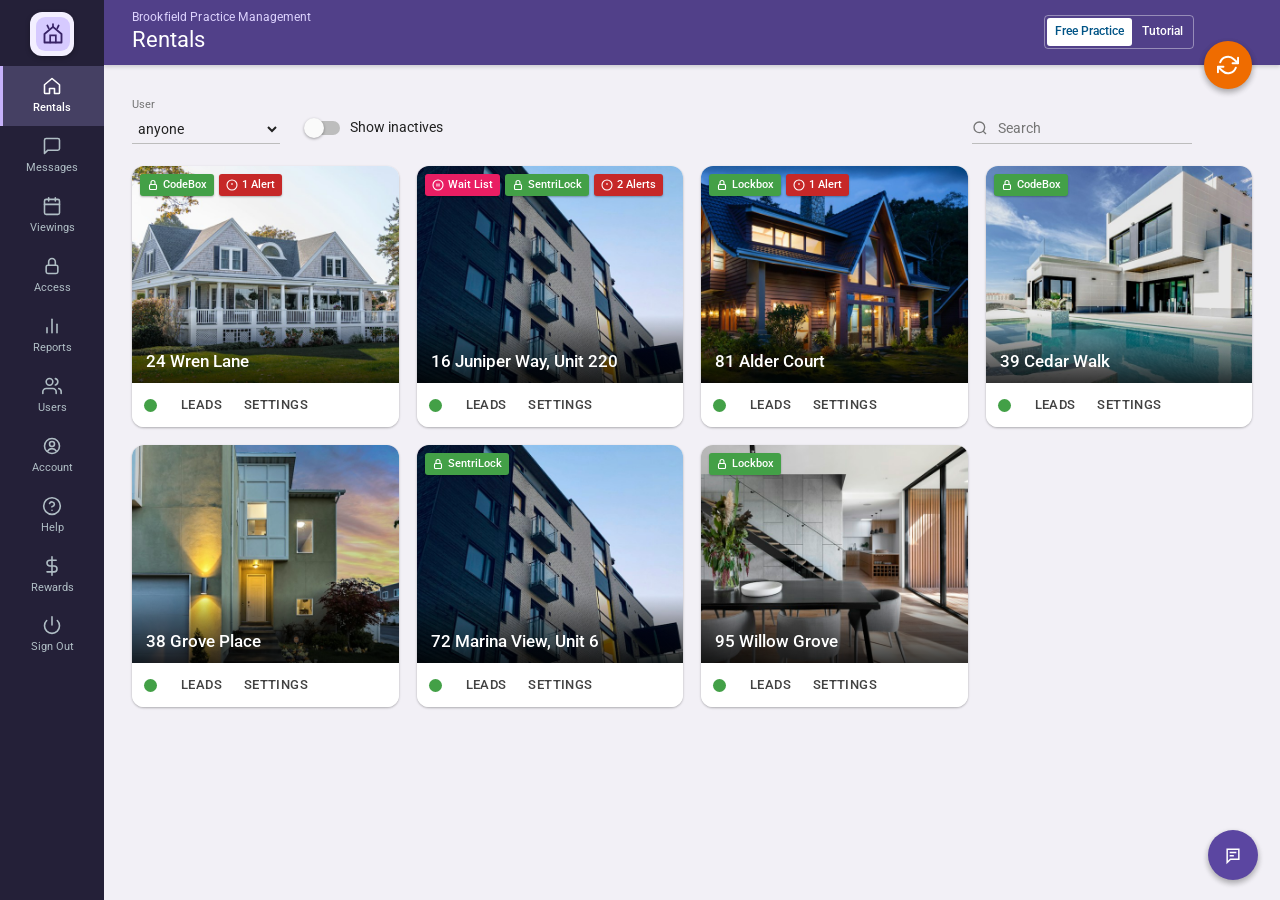
==== commit b5e3db38: "Add the support home, saved practice conversations and help search hp checkpoint. NEXT STEP: Verify " ====
--- a/sandbox/index.html
+++ b/sandbox/index.html
@@ -6,7 +6,7 @@
   <title>Leasing Lab | Rental operations practice</title>
   <meta name="robots" content="noindex, nofollow" />
   <link rel="icon" href="assets/lab.svg" type="image/svg+xml" />
-  <link rel="stylesheet" href="replica.css?v=workflow-accuracy" />
+  <link rel="stylesheet" href="replica.css?v=gallery-support" />
 </head>
 <body>
   <div class="app-shell">
@@ -34,24 +34,38 @@
       <path d="M5 5h14v12H9l-4 4z M8 9h8m-8 4h5"/>
     </svg>
     <svg class="chat-close-icon" width="20" height="20" viewBox="0 0 24 24" fill="none" stroke="currentColor" stroke-width="1.8" aria-hidden="true"><path d="m6 9 6 6 6-6"/></svg>
-    <span>Help</span>
   </button>
 
-  <aside id="chatPopover" class="chat-popover" aria-labelledby="practice-help-heading">
+  <aside id="chatPopover" class="chat-popover" aria-label="Leasing Lab support">
     <div class="chat-pop-head">
-      <div><h2 id="practice-help-heading">Leasing Lab support</h2><span>Local practice session</span></div>
+      <div class="support-brand"><img src="assets/lab.svg" alt="" width="26" height="26"><strong>Leasing Lab support</strong></div>
       <button id="closeChatBtn" type="button" aria-label="Close practice support">×</button>
     </div>
     <div class="chat-pop-body">
-      <section aria-labelledby="support-answers-title">
-        <h3 id="support-answers-title">Find an answer</h3>
-        <label class="mat-field"><span class="mat-label">Search help topics</span><input id="practice-support-search" class="mat-input" type="search"></label>
-        <div id="practice-support-results"></div>
+      <div id="support-home">
+        <header class="support-welcome"><h2 id="practice-help-heading">Hi there 👋</h2><p>Ask a practice question about rentals, leads or showings.</p></header>
+        <section class="support-card">
+          <h3>Start a conversation</h3>
+          <div class="support-reply"><span id="support-avatars" aria-hidden="true"></span><span>Practice assistant<br><strong>Replies instantly</strong></span></div>
+          <button class="btn-blue" id="support-new" type="button">Send us a message</button>
+          <button class="support-history-link" id="support-history" type="button">See all your conversations <span aria-hidden="true">→</span></button>
+        </section>
+        <section class="support-card support-status"><span aria-hidden="true">✓</span><div><h3>Practice support status</h3><p id="support-status-text"></p></div></section>
+        <section class="support-card" aria-labelledby="support-answers-title">
+          <h3 id="support-answers-title">Search for help</h3>
+          <input class="mat-input" type="search" id="practice-support-search" aria-label="Search help topics" placeholder="Search help topics">
+          <div id="practice-support-results"></div>
+        </section>
+      </div>
+      <section id="support-conversations" class="support-subpage" hidden>
+        <button class="btn-flat" type="button" data-support-home>← Support home</button>
+        <h2>Your conversations</h2><div id="support-conversation-list"></div>
       </section>
-      <section aria-labelledby="support-history-title">
-        <h3 id="support-history-title">Conversation history</h3>
-        <div id="practice-support-thread" class="practice-support-thread" aria-live="polite"></div>
-        <form id="practice-support"><label class="mat-field"><span class="mat-label">Practice support message</span><input id="practice-support-message" class="mat-input" maxlength="500" required></label><button class="btn-blue" type="submit">Send practice message</button></form>
+      <section id="support-conversation" class="support-subpage" hidden>
+        <button class="btn-flat" type="button" id="support-back">← Back</button>
+        <h2 id="support-thread-title">New conversation</h2>
+        <div id="practice-support-thread" class="practice-support-thread" role="log" aria-label="Messages"></div>
+        <form id="practice-support"><label class="mat-field"><span class="mat-label">Your message</span><textarea id="practice-support-message" class="mat-textarea" maxlength="500" rows="2" required></textarea></label><button class="btn-blue" type="submit">Send practice message</button></form>
       </section>
     </div>
   </aside>
@@ -82,13 +96,13 @@
     </div>
   </div>
 
-  <script src="data.js?v=workflow-accuracy"></script>
-  <script src="scheduling.js?v=workflow-accuracy"></script>
-  <script src="exports.js?v=workflow-accuracy"></script>
-  <script src="replica-booking.js?v=workflow-accuracy"></script>
-  <script src="replica-workflows.js?v=workflow-accuracy"></script>
-  <script src="full-workspace.js?v=workflow-accuracy"></script>
-  <script src="replica-tutorial.js?v=workflow-accuracy"></script>
-  <script src="replica.js?v=workflow-accuracy"></script>
+  <script src="data.js?v=gallery-support"></script>
+  <script src="scheduling.js?v=gallery-support"></script>
+  <script src="exports.js?v=gallery-support"></script>
+  <script src="replica-booking.js?v=gallery-support"></script>
+  <script src="replica-workflows.js?v=gallery-support"></script>
+  <script src="full-workspace.js?v=gallery-support"></script>
+  <script src="replica-tutorial.js?v=gallery-support"></script>
+  <script src="replica.js?v=gallery-support"></script>
 </body>
 </html>
--- a/sandbox/replica.css
+++ b/sandbox/replica.css
@@ -510,8 +510,11 @@
     .status-control { display: inline-flex; gap: 8px; align-items: center; position: relative; cursor: pointer; }
     .status-control input { position: absolute; left: 0; width: 13px; height: 13px; opacity: 0; margin: 0; }
     .status-control input:focus-visible + .status-dot { outline: 2px solid var(--blue); outline-offset: 3px; }
-    .listing-gallery { display: grid; grid-template-columns: repeat(3, minmax(0, 1fr)); gap: 9px; margin-bottom: 16px; }
-    .listing-gallery .photo-thumb-item { cursor: zoom-in; border: 0; border-radius: 7px; padding: 0; }
+    .listing-gallery { display: grid; grid-template-columns: repeat(4, minmax(0, 1fr)); gap: 4px; margin: 16px 0; }
+    .listing-gallery .photo-thumb-item { cursor: zoom-in; border: 0; border-radius: 2px; padding: 0; height: auto; aspect-ratio: 3 / 2; }
+    .listing-visuals summary { cursor: pointer; padding: 10px 0; font-weight: 600; }
+    .listing-visuals .mat-field { max-width: 420px; }
+    @media (max-width: 600px) { .listing-gallery { grid-template-columns: repeat(2, minmax(0, 1fr)); } }
     .listing-photo-preview { margin: 0; }
     .listing-photo-preview img { width: 100%; border-radius: 8px; }
     .listing-photo-preview figcaption { margin-top: 7px; color: var(--muted); }
@@ -813,15 +816,16 @@
       position: fixed;
       right: 22px;
       bottom: 20px;
-      min-height: 46px;
-      padding: 0 16px;
-      border-radius: 24px;
+      width: 50px;
+      height: 50px;
+      padding: 0;
+      border-radius: 50%;
       border: 0;
       background: var(--blue-accent);
       color: #FFFFFF;
       display: flex;
       align-items: center;
-      gap: 8px;
+      justify-content: center;
       cursor: pointer;
       box-shadow: var(--shadow-2);
       z-index: 45;
@@ -849,30 +853,33 @@
       flex-direction: column;
     }
 
-    .chat-pop-head {
-      background: var(--blue);
-      color: #FFFFFF;
-      padding: 14px 16px;
-      font-weight: 500;
-      display: flex;
-      justify-content: space-between;
-      align-items: center;
-    }
-    .chat-pop-head h2 { font-size: 17px; margin: 0 0 2px; }
-    .chat-pop-head span { color: #eee8ff; font-size: 12px; }
-    .chat-pop-head button { border: 0; background: transparent; color: #fff; font-size: 24px; cursor: pointer; }
-
-    .chat-pop-body {
-      padding: 14px 16px;
-      font-size: 13px;
-      color: var(--muted);
-      display: flex;
-      flex-direction: column;
-      gap: 10px;
-      overflow: auto;
-    }
-    .chat-pop-body h3 { margin: 0 0 9px; color: var(--ink); font-size: 14px; }
-    .chat-pop-body section + section { border-top: 1px solid var(--line); padding-top: 10px; }
+    .chat-pop-head, .support-welcome { background: var(--blue); color: white; }
+    .chat-pop-head { display:flex; align-items:center; justify-content:space-between; padding:12px 18px; }
+    .support-brand,.support-reply,.support-status { display:flex; align-items:center; gap:10px; }
+    .chat-pop-head button { border:0; color:white; background:transparent; font-size:24px; cursor:pointer; }
+    .chat-pop-body { overflow:auto; min-height:0; background:#f4f2f8; font-size:13px; }
+    .support-welcome { padding:4px 20px 32px; background:linear-gradient(145deg,var(--blue),#38345c); }
+    .support-welcome h2 { font-size:25px; font-weight:600; margin:0; }
+    .support-welcome p { margin:6px 0; }
+    .support-card { margin:10px 12px; padding:15px; background:white; border:1px solid var(--line); border-radius:9px; }
+    .support-welcome + .support-card { margin-top:-16px; position:relative; }
+    .support-card h3 { margin:0 0 9px; font-size:15px; }
+    .support-reply { margin:10px 0 13px; color:var(--muted); }
+    .support-reply strong { color:var(--ink); }
+    #support-avatars { display:flex; padding-left:4px; }
+    #support-avatars span { display:grid; place-items:center; width:30px; height:30px; margin-left:-4px; border:2px solid white; border-radius:50%; background:#e1d9f0; color:#463558; font-weight:600; }
+    #support-avatars span:nth-child(2) { background:#d5ebe7; }
+    #support-avatars span:nth-child(3) { background:#f6dfbf; }
+    .support-history-link,.support-thread-link { display:block; width:100%; text-align:left; border:0; border-top:1px solid var(--line); padding:12px 0 0; margin-top:14px; color:var(--blue); background:transparent; cursor:pointer; }
+    .support-history-link span { float:right; }
+    .support-status h3,.support-status p { margin:0; }
+    .support-status > span { background:#d6efdd; color:#176638; border-radius:50%; padding:3px 6px; }
+    .support-subpage { padding:16px; background:white; min-height:min(320px,55dvh); overflow-wrap:anywhere; }
+    .support-subpage h2 { font-size:19px; }
+    .support-subpage[hidden],#support-home[hidden] { display:none; }
+    .support-thread-link { padding:12px 4px; margin:0; }
+    .support-subpage form { display:grid; gap:8px; }
+    .support-subpage form button { justify-self:start; }
     #practice-support-results details { padding: 7px 0; border-bottom: 1px solid var(--line); }
     #practice-support-results summary { cursor: pointer; }
     #practice-support-results p { margin: 5px 0; }
